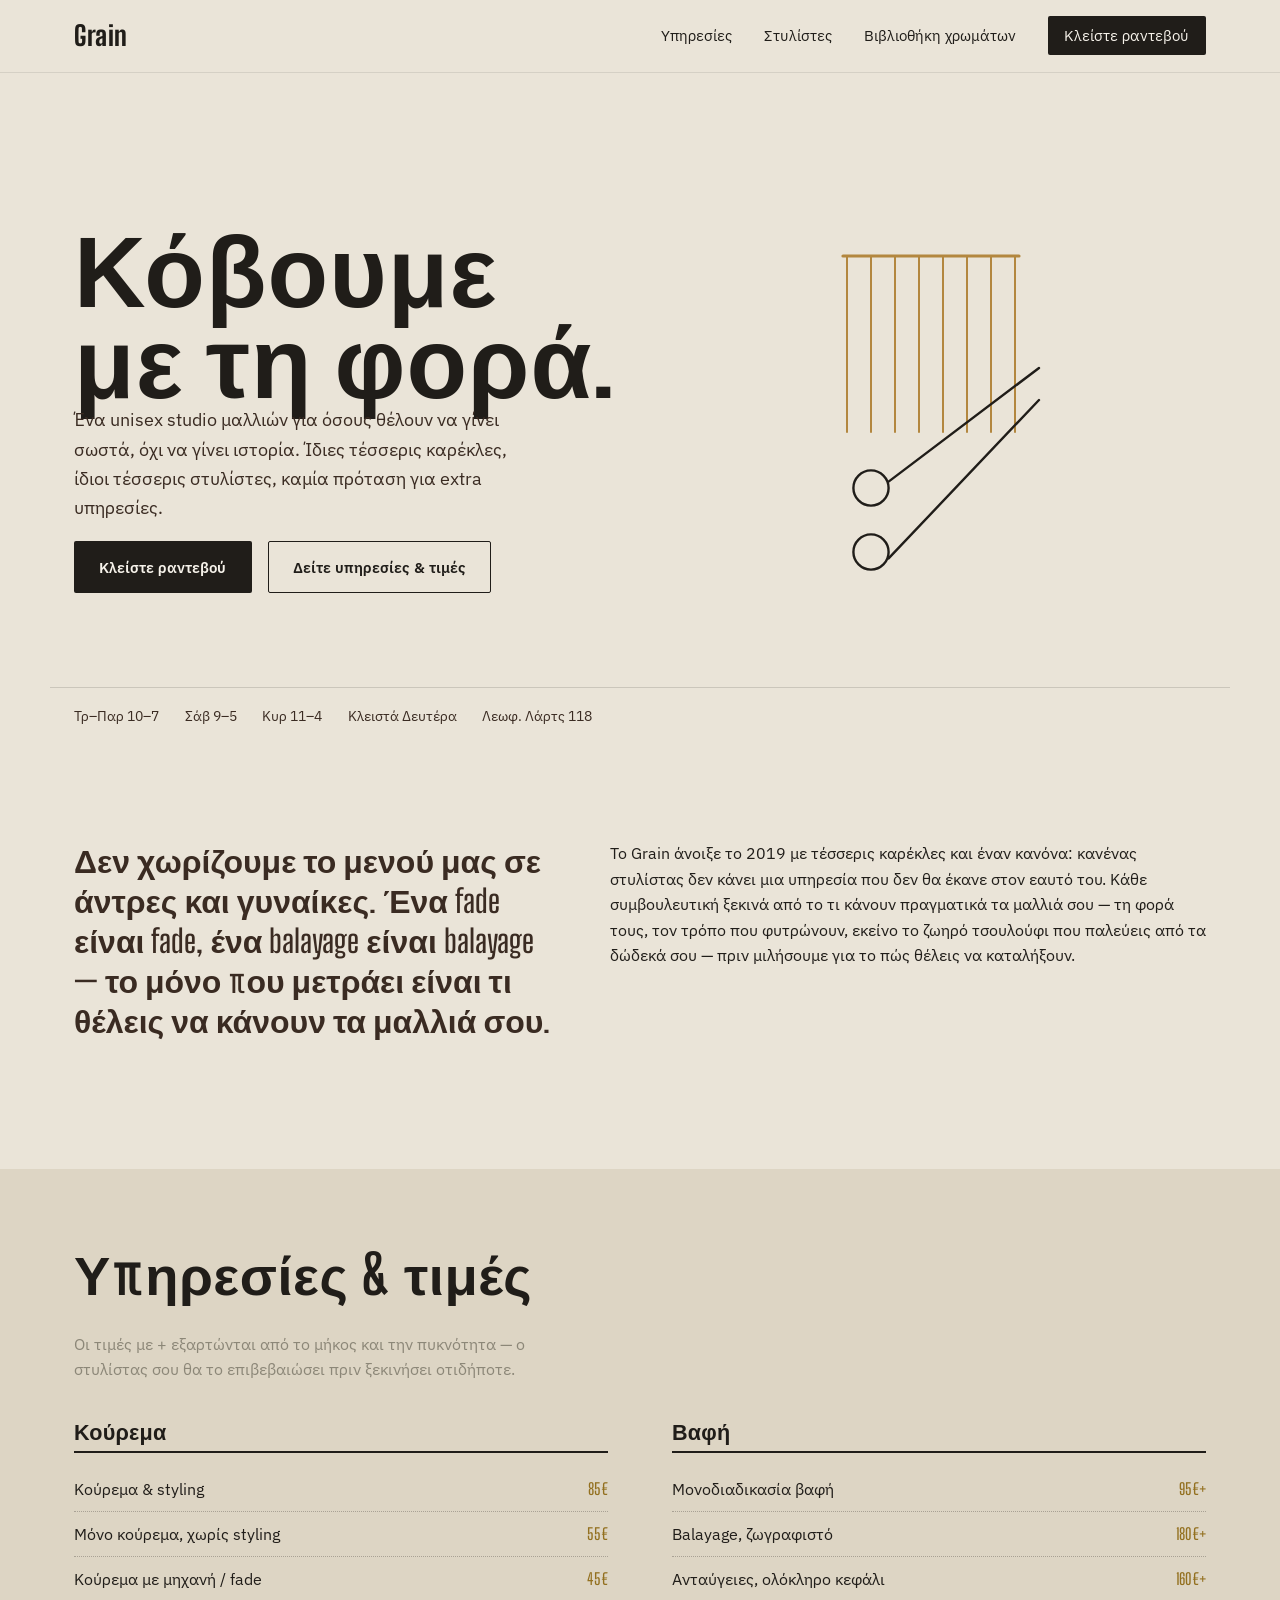
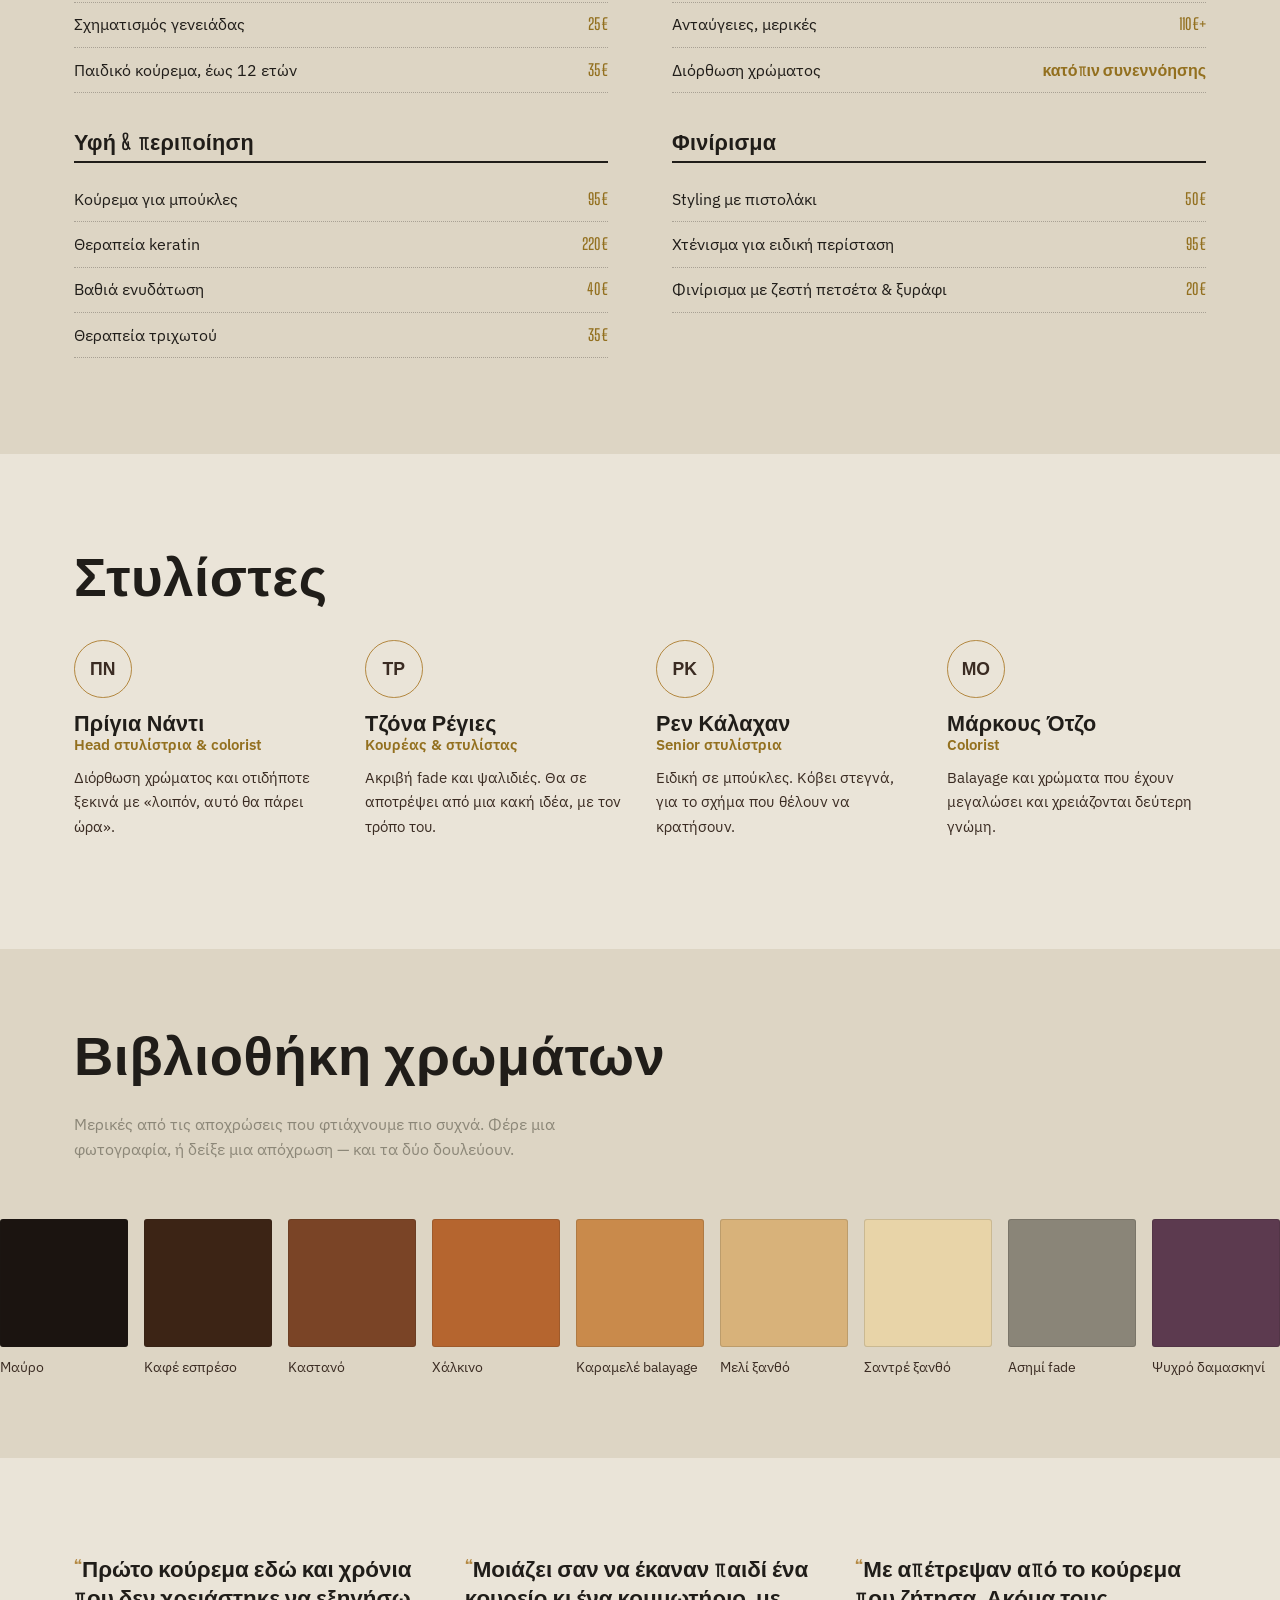
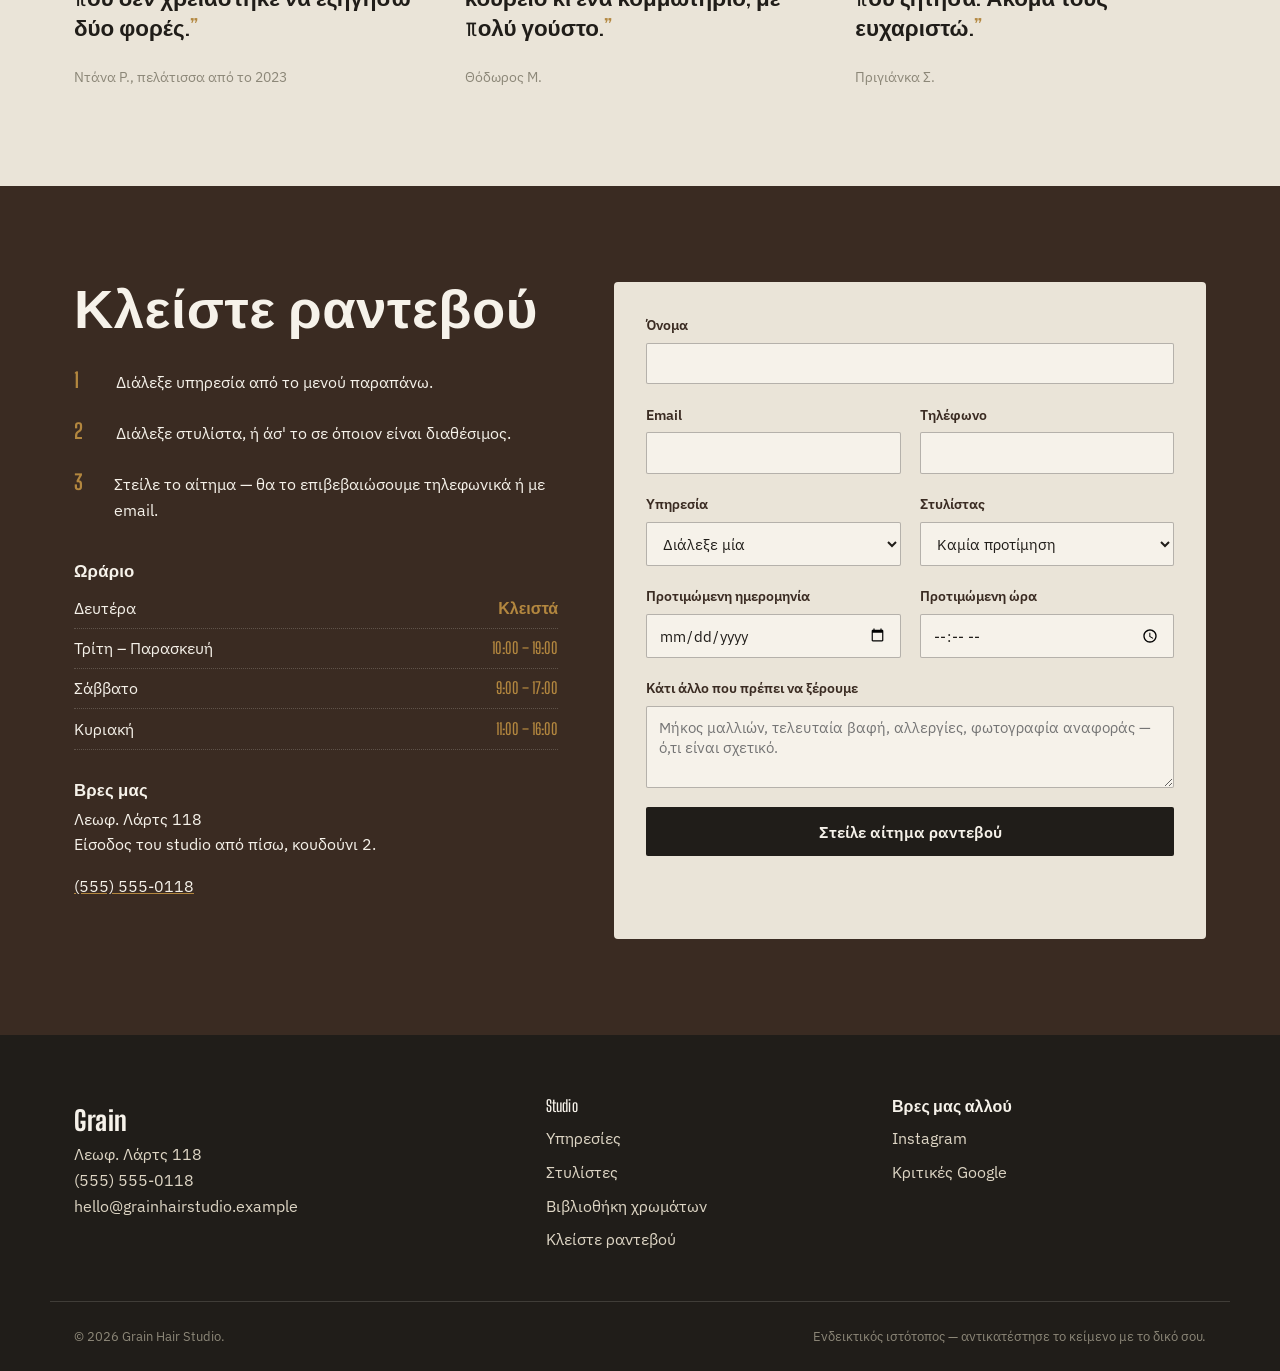
==== index.html @ 4f29ae59 "Add files via upload" ====
<!doctype html>
<html lang="el">
<head>
<meta charset="UTF-8">
<meta name="viewport" content="width=device-width, initial-scale=1.0">
<title>Grain Hair Studio — Κούρεμα, βαφή & περιποίηση για όλους</title>
<meta name="description" content="Το Grain είναι ένα unisex studio μαλλιών για κούρεμα, βαφή και θεραπείες. Κλείστε ραντεβού με τους στυλίστες μας.">
<link rel="icon" type="image/svg+xml" href="assets/favicon.svg">
<link rel="preconnect" href="https://fonts.googleapis.com">
<link rel="preconnect" href="https://fonts.gstatic.com" crossorigin>
<link href="https://fonts.googleapis.com/css2?family=Big+Shoulders+Display:wght@500;600;700;800&family=IBM+Plex+Sans:wght@400;500;600&display=swap" rel="stylesheet">
<link rel="stylesheet" href="styles.css">
</head>
<body>

<a class="skip-link" href="#main">Μετάβαση στο περιεχόμενο</a>

<header class="site-header">
  <div class="wrap header-inner">
    <a class="wordmark" href="#top">Grain</a>
    <nav class="main-nav" aria-label="Κύριο μενού">
      <button class="nav-toggle" id="navToggle" aria-expanded="false" aria-controls="navList">
        <span></span><span></span><span></span>
        <span class="sr-only">Μενού</span>
      </button>
      <ul id="navList" class="nav-list">
        <li><a href="#services">Υπηρεσίες</a></li>
        <li><a href="#stylists">Στυλίστες</a></li>
        <li><a href="#gallery">Βιβλιοθήκη χρωμάτων</a></li>
        <li><a href="#booking" class="nav-cta">Κλείστε ραντεβού</a></li>
      </ul>
    </nav>
  </div>
</header>

<main id="main">

  <section id="top" class="hero">
    <div class="wrap hero-grid">
      <div class="hero-copy">
        <h1>Κόβουμε<br>με τη φορά.</h1>
        <p class="hero-sub">Ένα unisex studio μαλλιών για όσους θέλουν να γίνει σωστά, όχι να γίνει ιστορία. Ίδιες τέσσερις καρέκλες, ίδιοι τέσσερις στυλίστες, καμία πρόταση για extra υπηρεσίες.</p>
        <div class="hero-actions">
          <a href="#booking" class="btn btn-primary">Κλείστε ραντεβού</a>
          <a href="#services" class="btn btn-ghost">Δείτε υπηρεσίες &amp; τιμές</a>
        </div>
      </div>
      <div class="hero-art" aria-hidden="true">
        <svg class="comb-scissor" viewBox="0 0 400 460" fill="none" xmlns="http://www.w3.org/2000/svg">
          <g class="draw-in" stroke="#B3873F" stroke-width="2.5" stroke-linecap="round">
            <line x1="60" y1="40" x2="60" y2="260"/>
            <line x1="90" y1="40" x2="90" y2="260"/>
            <line x1="120" y1="40" x2="120" y2="260"/>
            <line x1="150" y1="40" x2="150" y2="260"/>
            <line x1="180" y1="40" x2="180" y2="260"/>
            <line x1="210" y1="40" x2="210" y2="260"/>
            <line x1="240" y1="40" x2="240" y2="260"/>
            <line x1="270" y1="40" x2="270" y2="260"/>
            <line x1="55" y1="40" x2="275" y2="40" stroke-width="4"/>
          </g>
          <g class="draw-in draw-in-delay" stroke="#201D19" stroke-width="3" stroke-linecap="round" stroke-linejoin="round">
            <circle cx="90" cy="330" r="22"/>
            <circle cx="90" cy="410" r="22"/>
            <line x1="112" y1="322" x2="300" y2="180"/>
            <line x1="112" y1="418" x2="300" y2="220"/>
          </g>
        </svg>
      </div>
    </div>
    <div class="hero-strip wrap">
      <span>Τρ–Παρ 10–7</span>
      <span>Σάβ 9–5</span>
      <span>Κυρ 11–4</span>
      <span>Κλειστά Δευτέρα</span>
      <span>Λεωφ. Λάρτς 118</span>
    </div>
  </section>

  <section class="philosophy">
    <div class="wrap philosophy-grid">
      <p class="philosophy-lead">Δεν χωρίζουμε το μενού μας σε άντρες και γυναίκες. Ένα fade είναι fade, ένα balayage είναι balayage — το μόνο που μετράει είναι τι θέλεις να κάνουν τα μαλλιά σου.</p>
      <p class="philosophy-body">Το Grain άνοιξε το 2019 με τέσσερις καρέκλες και έναν κανόνα: κανένας στυλίστας δεν κάνει μια υπηρεσία που δεν θα έκανε στον εαυτό του. Κάθε συμβουλευτική ξεκινά από το τι κάνουν πραγματικά τα μαλλιά σου — τη φορά τους, τον τρόπο που φυτρώνουν, εκείνο το ζωηρό τσουλούφι που παλεύεις από τα δώδεκά σου — πριν μιλήσουμε για το πώς θέλεις να καταλήξουν.</p>
    </div>
  </section>

  <section id="services" class="services">
    <div class="wrap">
      <h2>Υπηρεσίες &amp; τιμές</h2>
      <p class="section-note">Οι τιμές με + εξαρτώνται από το μήκος και την πυκνότητα — ο στυλίστας σου θα το επιβεβαιώσει πριν ξεκινήσει οτιδήποτε.</p>

      <div class="menu-grid">
        <div class="menu-group">
          <h3>Κούρεμα</h3>
          <ul class="ledger">
            <li><span>Κούρεμα &amp; styling</span><span class="price">85€</span></li>
            <li><span>Μόνο κούρεμα, χωρίς styling</span><span class="price">55€</span></li>
            <li><span>Κούρεμα με μηχανή / fade</span><span class="price">45€</span></li>
            <li><span>Σχηματισμός γενειάδας</span><span class="price">25€</span></li>
            <li><span>Παιδικό κούρεμα, έως 12 ετών</span><span class="price">35€</span></li>
          </ul>
        </div>

        <div class="menu-group">
          <h3>Βαφή</h3>
          <ul class="ledger">
            <li><span>Μονοδιαδικασία βαφή</span><span class="price">95€+</span></li>
            <li><span>Balayage, ζωγραφιστό</span><span class="price">180€+</span></li>
            <li><span>Ανταύγειες, ολόκληρο κεφάλι</span><span class="price">160€+</span></li>
            <li><span>Ανταύγειες, μερικές</span><span class="price">110€+</span></li>
            <li><span>Διόρθωση χρώματος</span><span class="price">κατόπιν συνεννόησης</span></li>
          </ul>
        </div>

        <div class="menu-group">
          <h3>Υφή &amp; περιποίηση</h3>
          <ul class="ledger">
            <li><span>Κούρεμα για μπούκλες</span><span class="price">95€</span></li>
            <li><span>Θεραπεία keratin</span><span class="price">220€</span></li>
            <li><span>Βαθιά ενυδάτωση</span><span class="price">40€</span></li>
            <li><span>Θεραπεία τριχωτού</span><span class="price">35€</span></li>
          </ul>
        </div>

        <div class="menu-group">
          <h3>Φινίρισμα</h3>
          <ul class="ledger">
            <li><span>Styling με πιστολάκι</span><span class="price">50€</span></li>
            <li><span>Χτένισμα για ειδική περίσταση</span><span class="price">95€</span></li>
            <li><span>Φινίρισμα με ζεστή πετσέτα &amp; ξυράφι</span><span class="price">20€</span></li>
          </ul>
        </div>
      </div>
    </div>
  </section>

  <section id="stylists" class="stylists">
    <div class="wrap">
      <h2>Στυλίστες</h2>
      <div class="stylist-grid">
        <article class="stylist-card">
          <span class="stylist-mark" aria-hidden="true">ΠΝ</span>
          <h3>Πρίγια Νάντι</h3>
          <p class="stylist-role">Head στυλίστρια &amp; colorist</p>
          <p class="stylist-note">Διόρθωση χρώματος και οτιδήποτε ξεκινά με «λοιπόν, αυτό θα πάρει ώρα».</p>
        </article>
        <article class="stylist-card">
          <span class="stylist-mark" aria-hidden="true">ΤΡ</span>
          <h3>Τζόνα Ρέγιες</h3>
          <p class="stylist-role">Κουρέας &amp; στυλίστας</p>
          <p class="stylist-note">Ακριβή fade και ψαλιδιές. Θα σε αποτρέψει από μια κακή ιδέα, με τον τρόπο του.</p>
        </article>
        <article class="stylist-card">
          <span class="stylist-mark" aria-hidden="true">ΡΚ</span>
          <h3>Ρεν Κάλαχαν</h3>
          <p class="stylist-role">Senior στυλίστρια</p>
          <p class="stylist-note">Ειδική σε μπούκλες. Κόβει στεγνά, για το σχήμα που θέλουν να κρατήσουν.</p>
        </article>
        <article class="stylist-card">
          <span class="stylist-mark" aria-hidden="true">ΜΟ</span>
          <h3>Μάρκους Ότζο</h3>
          <p class="stylist-role">Colorist</p>
          <p class="stylist-note">Balayage και χρώματα που έχουν μεγαλώσει και χρειάζονται δεύτερη γνώμη.</p>
        </article>
      </div>
    </div>
  </section>

  <section id="gallery" class="color-library">
    <div class="wrap">
      <h2>Βιβλιοθήκη χρωμάτων</h2>
      <p class="section-note">Μερικές από τις αποχρώσεις που φτιάχνουμε πιο συχνά. Φέρε μια φωτογραφία, ή δείξε μια απόχρωση — και τα δύο δουλεύουν.</p>
    </div>
    <div class="swatch-strip" role="list">
      <div class="swatch" role="listitem" style="--chip:#1b1410;"><span>Μαύρο</span></div>
      <div class="swatch" role="listitem" style="--chip:#3c2415;"><span>Καφέ εσπρέσο</span></div>
      <div class="swatch" role="listitem" style="--chip:#7a4426;"><span>Καστανό</span></div>
      <div class="swatch" role="listitem" style="--chip:#b5652f;"><span>Χάλκινο</span></div>
      <div class="swatch" role="listitem" style="--chip:#c98a4b;"><span>Καραμελέ balayage</span></div>
      <div class="swatch" role="listitem" style="--chip:#d8b27a;"><span>Μελί ξανθό</span></div>
      <div class="swatch" role="listitem" style="--chip:#e8d4a8;"><span>Σαντρέ ξανθό</span></div>
      <div class="swatch" role="listitem" style="--chip:#8a8578;"><span>Ασημί fade</span></div>
      <div class="swatch" role="listitem" style="--chip:#5c3a4f;"><span>Ψυχρό δαμασκηνί</span></div>
    </div>
  </section>

  <section class="testimonials">
    <div class="wrap testimonial-grid">
      <blockquote>
        <p>Πρώτο κούρεμα εδώ και χρόνια που δεν χρειάστηκε να εξηγήσω δύο φορές.</p>
        <cite>Ντάνα Ρ., πελάτισσα από το 2023</cite>
      </blockquote>
      <blockquote>
        <p>Μοιάζει σαν να έκαναν παιδί ένα κουρείο κι ένα κομμωτήριο, με πολύ γούστο.</p>
        <cite>Θόδωρος Μ.</cite>
      </blockquote>
      <blockquote>
        <p>Με απέτρεψαν από το κούρεμα που ζήτησα. Ακόμα τους ευχαριστώ.</p>
        <cite>Πριγιάνκα Σ.</cite>
      </blockquote>
    </div>
  </section>

  <section id="booking" class="booking">
    <div class="wrap booking-grid">
      <div class="booking-info">
        <h2>Κλείστε ραντεβού</h2>
        <ol class="steps">
          <li><span class="step-num">1</span><span>Διάλεξε υπηρεσία από το μενού παραπάνω.</span></li>
          <li><span class="step-num">2</span><span>Διάλεξε στυλίστα, ή άσ' το σε όποιον είναι διαθέσιμος.</span></li>
          <li><span class="step-num">3</span><span>Στείλε το αίτημα — θα το επιβεβαιώσουμε τηλεφωνικά ή με email.</span></li>
        </ol>
        <div class="info-block">
          <h3>Ωράριο</h3>
          <ul class="ledger ledger-tight">
            <li><span>Δευτέρα</span><span class="price">Κλειστά</span></li>
            <li><span>Τρίτη – Παρασκευή</span><span class="price">10:00 – 19:00</span></li>
            <li><span>Σάββατο</span><span class="price">9:00 – 17:00</span></li>
            <li><span>Κυριακή</span><span class="price">11:00 – 16:00</span></li>
          </ul>
        </div>
        <div class="info-block">
          <h3>Βρες μας</h3>
          <p>Λεωφ. Λάρτς 118<br>Είσοδος του studio από πίσω, κουδούνι 2.</p>
          <p><a href="tel:+15555550118">(555) 555-0118</a></p>
        </div>
      </div>

      <form class="booking-form" id="bookingForm" novalidate>
        <div class="form-row">
          <label for="name">Όνομα</label>
          <input type="text" id="name" name="name" required autocomplete="name">
        </div>
        <div class="form-row form-row-split">
          <div>
            <label for="email">Email</label>
            <input type="email" id="email" name="email" required autocomplete="email">
          </div>
          <div>
            <label for="phone">Τηλέφωνο</label>
            <input type="tel" id="phone" name="phone" autocomplete="tel">
          </div>
        </div>
        <div class="form-row form-row-split">
          <div>
            <label for="service">Υπηρεσία</label>
            <select id="service" name="service" required>
              <option value="" disabled selected>Διάλεξε μία</option>
              <optgroup label="Κούρεμα">
                <option>Κούρεμα &amp; styling</option>
                <option>Μόνο κούρεμα</option>
                <option>Κούρεμα με μηχανή / fade</option>
                <option>Σχηματισμός γενειάδας</option>
              </optgroup>
              <optgroup label="Βαφή">
                <option>Μονοδιαδικασία βαφή</option>
                <option>Balayage</option>
                <option>Ανταύγειες</option>
                <option>Διόρθωση χρώματος</option>
              </optgroup>
              <optgroup label="Υφή &amp; περιποίηση">
                <option>Κούρεμα για μπούκλες</option>
                <option>Θεραπεία keratin</option>
                <option>Βαθιά ενυδάτωση</option>
              </optgroup>
            </select>
          </div>
          <div>
            <label for="stylist">Στυλίστας</label>
            <select id="stylist" name="stylist">
              <option value="">Καμία προτίμηση</option>
              <option>Πρίγια Νάντι</option>
              <option>Τζόνα Ρέγιες</option>
              <option>Ρεν Κάλαχαν</option>
              <option>Μάρκους Ότζο</option>
            </select>
          </div>
        </div>
        <div class="form-row form-row-split">
          <div>
            <label for="date">Προτιμώμενη ημερομηνία</label>
            <input type="date" id="date" name="date">
          </div>
          <div>
            <label for="time">Προτιμώμενη ώρα</label>
            <input type="time" id="time" name="time">
          </div>
        </div>
        <div class="form-row">
          <label for="notes">Κάτι άλλο που πρέπει να ξέρουμε</label>
          <textarea id="notes" name="notes" rows="3" placeholder="Μήκος μαλλιών, τελευταία βαφή, αλλεργίες, φωτογραφία αναφοράς — ό,τι είναι σχετικό."></textarea>
        </div>
        <button type="submit" class="btn btn-primary btn-block">Στείλε αίτημα ραντεβού</button>
        <p class="form-status" id="formStatus" role="status" aria-live="polite"></p>
      </form>
    </div>
  </section>

</main>

<footer class="site-footer">
  <div class="wrap footer-grid">
    <div>
      <a class="wordmark wordmark-light" href="#top">Grain</a>
      <p>Λεωφ. Λάρτς 118<br>(555) 555-0118<br>hello@grainhairstudio.example</p>
    </div>
    <div>
      <h3>Studio</h3>
      <ul class="footer-links">
        <li><a href="#services">Υπηρεσίες</a></li>
        <li><a href="#stylists">Στυλίστες</a></li>
        <li><a href="#gallery">Βιβλιοθήκη χρωμάτων</a></li>
        <li><a href="#booking">Κλείστε ραντεβού</a></li>
      </ul>
    </div>
    <div>
      <h3>Βρες μας αλλού</h3>
      <ul class="footer-links">
        <li><a href="#">Instagram</a></li>
        <li><a href="#">Κριτικές Google</a></li>
      </ul>
    </div>
  </div>
  <div class="wrap footer-bottom">
    <span>&copy; 2026 Grain Hair Studio.</span>
    <span>Ενδεικτικός ιστότοπος — αντικατέστησε το κείμενο με το δικό σου.</span>
  </div>
</footer>

<script src="script.js"></script>
</body>
</html>
---- styles.css ----
/* ---------- tokens ---------- */
:root {
  --plaster: #eae4d8;
  --plaster-dim: #ddd5c4;
  --ink: #201d19;
  --walnut: #3a2b22;
  --walnut-light: #4d392c;
  --steel: #8c8778;
  --brass: #b3873f;
  --brass-dark: #93701f;
  --cream: #f6f2ea;

  --font-display: "Big Shoulders Display", sans-serif;
  --font-body: "IBM Plex Sans", sans-serif;

  --measure: 62ch;
  --edge: 1.5rem;
}

* { box-sizing: border-box; }
html { scroll-behavior: smooth; }
@media (prefers-reduced-motion: reduce) {
  html { scroll-behavior: auto; }
  * { animation-duration: 0.001ms !important; animation-iteration-count: 1 !important; transition-duration: 0.001ms !important; }
}

body {
  margin: 0;
  background: var(--plaster);
  color: var(--ink);
  font-family: var(--font-body);
  font-size: 1rem;
  line-height: 1.6;
  -webkit-font-smoothing: antialiased;
}

h1, h2, h3 {
  font-family: var(--font-display);
  font-weight: 700;
  line-height: 0.92;
  letter-spacing: 0.01em;
  margin: 0;
  color: var(--ink);
}

h2 { font-size: clamp(2.2rem, 5vw, 3.4rem); margin-bottom: 0.6em; }
h3 { font-size: 1.35rem; font-weight: 600; }

p { margin: 0 0 1em; }
a { color: inherit; }

.wrap {
  max-width: 1180px;
  margin: 0 auto;
  padding: 0 var(--edge);
}

.sr-only {
  position: absolute; width: 1px; height: 1px;
  overflow: hidden; clip: rect(0 0 0 0); white-space: nowrap;
}

.skip-link {
  position: absolute; left: -999px; top: 0;
  background: var(--ink); color: var(--cream);
  padding: 0.75em 1.25em; z-index: 200;
}
.skip-link:focus {
  left: var(--edge); top: var(--edge);
}

:focus-visible {
  outline: 2px solid var(--brass);
  outline-offset: 3px;
}

/* ---------- header ---------- */
.site-header {
  position: sticky; top: 0; z-index: 100;
  background: rgba(234, 228, 216, 0.92);
  backdrop-filter: blur(6px);
  border-bottom: 1px solid rgba(32,29,25,0.1);
}
.header-inner {
  display: flex; align-items: center; justify-content: space-between;
  height: 4.5rem;
}
.wordmark {
  font-family: var(--font-display);
  font-weight: 800;
  font-size: 1.7rem;
  text-decoration: none;
  letter-spacing: 0.02em;
}
.main-nav { display: flex; align-items: center; }
.nav-list {
  display: flex; align-items: center; gap: 2rem;
  list-style: none; margin: 0; padding: 0;
}
.nav-list a {
  text-decoration: none;
  font-size: 0.95rem;
  padding-bottom: 3px;
  border-bottom: 1px solid transparent;
  transition: border-color 0.15s ease, color 0.15s ease;
}
.nav-list a:hover { border-color: var(--brass); }
.nav-cta {
  background: var(--ink); color: var(--cream);
  padding: 0.6em 1.1em !important;
  border-radius: 2px;
}
.nav-cta:hover { background: var(--walnut); border-color: transparent !important; }

.nav-toggle {
  display: none; flex-direction: column; justify-content: center; gap: 5px;
  width: 2.4rem; height: 2.4rem; background: none; border: none; cursor: pointer;
}
.nav-toggle span { display: block; height: 2px; width: 100%; background: var(--ink); }

/* ---------- hero ---------- */
.hero { padding-top: 3.5rem; overflow: hidden; }
.hero-grid {
  display: grid;
  grid-template-columns: 1.1fr 0.9fr;
  gap: 2rem;
  align-items: center;
  min-height: 62vh;
}
.hero-copy h1 {
  font-size: clamp(3.2rem, 8vw, 6.2rem);
  animation: rise 0.7s cubic-bezier(0.2,0.7,0.2,1) both;
}
.hero-sub {
  max-width: 42ch;
  font-size: 1.15rem;
  color: var(--walnut);
  animation: rise 0.7s 0.12s cubic-bezier(0.2,0.7,0.2,1) both;
}
.hero-actions {
  display: flex; gap: 1rem; flex-wrap: wrap;
  animation: rise 0.7s 0.22s cubic-bezier(0.2,0.7,0.2,1) both;
}
@keyframes rise {
  from { opacity: 0; transform: translateY(14px); }
  to { opacity: 1; transform: translateY(0); }
}

.hero-art { display: flex; justify-content: center; }
.comb-scissor { width: 100%; max-width: 320px; height: auto; }
.draw-in {
  stroke-dasharray: 900;
  stroke-dashoffset: 900;
  animation: draw 1.4s 0.3s ease-out forwards;
}
.draw-in-delay { animation-delay: 0.9s; }
@keyframes draw { to { stroke-dashoffset: 0; } }

.hero-strip {
  display: flex; flex-wrap: wrap; gap: 0.5rem 1.6rem;
  padding: 1.1rem var(--edge);
  border-top: 1px solid rgba(32,29,25,0.15);
  font-size: 0.85rem; color: var(--walnut);
}

/* ---------- buttons ---------- */
.btn {
  display: inline-block;
  text-decoration: none;
  font-family: var(--font-body);
  font-weight: 600;
  font-size: 0.95rem;
  padding: 0.85em 1.6em;
  border-radius: 2px;
  border: 1px solid transparent;
  transition: background 0.15s ease, color 0.15s ease, border-color 0.15s ease;
  cursor: pointer;
}
.btn-primary { background: var(--ink); color: var(--cream); }
.btn-primary:hover { background: var(--brass-dark); }
.btn-ghost { border-color: var(--ink); color: var(--ink); }
.btn-ghost:hover { background: var(--ink); color: var(--cream); }
.btn-block { width: 100%; text-align: center; font-size: 1rem; }

/* ---------- philosophy ---------- */
.philosophy { padding: 6rem 0; }
.philosophy-grid {
  display: grid;
  grid-template-columns: 0.9fr 1.1fr;
  gap: 3rem;
}
.philosophy-lead {
  font-family: var(--font-display);
  font-weight: 600;
  font-size: clamp(1.5rem, 3vw, 2rem);
  line-height: 1.25;
  color: var(--walnut);
}
.philosophy-body { max-width: var(--measure); }

/* ---------- services ---------- */
.services { padding: 5rem 0 6rem; background: var(--plaster-dim); }
.section-note { color: var(--steel); max-width: 52ch; }

.menu-grid {
  display: grid;
  grid-template-columns: 1fr 1fr;
  gap: 2.5rem 4rem;
  margin-top: 2.5rem;
}
.menu-group h3 {
  border-bottom: 2px solid var(--ink);
  padding-bottom: 0.5rem;
  margin-bottom: 0.9rem;
}
.ledger { list-style: none; margin: 0; padding: 0; }
.ledger li {
  display: flex;
  align-items: baseline;
  gap: 0.5rem;
  padding: 0.55rem 0;
  border-bottom: 1px dotted rgba(32,29,25,0.28);
}
.ledger li span:first-child {
  flex: 1;
  background-image: none;
}
.ledger li span:first-child::after {
  content: "";
}
.price {
  font-family: var(--font-display);
  font-weight: 600;
  color: var(--brass-dark);
  white-space: nowrap;
}
.ledger-tight li { padding: 0.4rem 0; }

/* ---------- stylists ---------- */
.stylists { padding: 6rem 0; }
.stylist-grid {
  display: grid;
  grid-template-columns: repeat(4, 1fr);
  gap: 2rem;
  margin-top: 2.5rem;
}
.stylist-card { text-align: left; }
.stylist-mark {
  display: inline-flex; align-items: center; justify-content: center;
  width: 3.6rem; height: 3.6rem;
  border: 1.5px solid var(--brass);
  border-radius: 50%;
  font-family: var(--font-display);
  font-weight: 700;
  font-size: 1.1rem;
  color: var(--walnut);
  margin-bottom: 1rem;
}
.stylist-role { color: var(--brass-dark); font-weight: 600; margin-bottom: 0.5rem; font-size: 0.92rem; }
.stylist-note { color: var(--walnut); font-size: 0.95rem; }

/* ---------- color library ---------- */
.color-library { padding: 5rem 0 4rem; background: var(--plaster-dim); }
.swatch-strip {
  display: flex; gap: 1rem;
  overflow-x: auto;
  padding: 2.5rem var(--edge) 1rem;
  scroll-snap-type: x proximity;
}
.swatch {
  scroll-snap-align: start;
  flex: 0 0 auto;
  width: 128px;
}
.swatch::before {
  content: "";
  display: block;
  width: 100%;
  height: 128px;
  border-radius: 3px;
  background: var(--chip);
  box-shadow: inset 0 0 0 1px rgba(32,29,25,0.15);
}
.swatch span {
  display: block;
  margin-top: 0.6rem;
  font-size: 0.85rem;
  color: var(--walnut);
}

/* ---------- testimonials ---------- */
.testimonials { padding: 6rem 0; }
.testimonial-grid {
  display: grid;
  grid-template-columns: repeat(3, 1fr);
  gap: 2.5rem;
}
blockquote { margin: 0; }
blockquote p {
  font-family: var(--font-display);
  font-weight: 600;
  font-size: 1.4rem;
  line-height: 1.3;
  color: var(--ink);
}
blockquote p::before { content: "\201C"; color: var(--brass); }
blockquote p::after { content: "\201D"; color: var(--brass); }
cite { font-style: normal; color: var(--steel); font-size: 0.9rem; }

/* ---------- booking ---------- */
.booking { background: var(--walnut); color: var(--cream); padding: 6rem 0; }
.booking h2, .booking h3 { color: var(--cream); }
.booking-grid {
  display: grid;
  grid-template-columns: 0.9fr 1.1fr;
  gap: 3.5rem;
}
.steps { list-style: none; margin: 0 0 2.5rem; padding: 0; display: grid; gap: 1.1rem; }
.steps li { display: flex; gap: 1rem; align-items: baseline; }
.step-num {
  font-family: var(--font-display);
  font-weight: 700;
  color: var(--brass);
  font-size: 1.3rem;
  width: 1.6rem;
}
.info-block { margin-top: 2rem; }
.info-block h3 { font-size: 1.05rem; margin-bottom: 0.6rem; }
.booking .ledger li { border-bottom-color: rgba(246,242,234,0.2); }
.booking .price { color: var(--brass); }
.booking a { text-decoration: underline; text-decoration-color: var(--brass); }

.booking-form {
  background: var(--plaster);
  color: var(--ink);
  padding: 2rem;
  border-radius: 4px;
  display: grid;
  gap: 1.2rem;
}
.form-row { display: grid; gap: 0.4rem; }
.form-row-split { grid-template-columns: 1fr 1fr; display: grid; gap: 1.2rem; }
.form-row-split > div { display: grid; gap: 0.4rem; }
label { font-size: 0.88rem; font-weight: 600; color: var(--walnut); }
input, select, textarea {
  font-family: var(--font-body);
  font-size: 0.95rem;
  padding: 0.65em 0.8em;
  border: 1px solid rgba(32,29,25,0.3);
  border-radius: 2px;
  background: var(--cream);
  color: var(--ink);
}
input:focus, select:focus, textarea:focus { border-color: var(--brass); }
textarea { resize: vertical; }
.form-status { min-height: 1.2em; font-size: 0.9rem; color: var(--brass-dark); font-weight: 600; }

/* ---------- footer ---------- */
.site-footer { background: var(--ink); color: var(--plaster-dim); padding: 4rem 0 1.5rem; }
.wordmark-light { color: var(--cream); }
.footer-grid {
  display: grid;
  grid-template-columns: 1.4fr 1fr 1fr;
  gap: 2rem;
  padding-bottom: 3rem;
}
.footer-grid h3 { color: var(--cream); font-size: 1rem; margin-bottom: 0.8rem; }
.footer-links { list-style: none; margin: 0; padding: 0; display: grid; gap: 0.5rem; }
.footer-links a { text-decoration: none; color: var(--plaster-dim); }
.footer-links a:hover { color: var(--brass); }
.footer-bottom {
  display: flex; justify-content: space-between; flex-wrap: wrap; gap: 0.5rem;
  border-top: 1px solid rgba(246,242,234,0.15);
  padding-top: 1.5rem;
  font-size: 0.82rem;
  color: var(--steel);
}

/* ---------- responsive ---------- */
@media (max-width: 900px) {
  .hero-grid { grid-template-columns: 1fr; min-height: auto; padding-top: 1rem; }
  .hero-art { order: -1; max-width: 220px; margin: 0 auto; }
  .philosophy-grid, .booking-grid { grid-template-columns: 1fr; }
  .menu-grid { grid-template-columns: 1fr; }
  .stylist-grid { grid-template-columns: repeat(2, 1fr); }
  .testimonial-grid { grid-template-columns: 1fr; }
  .footer-grid { grid-template-columns: 1fr 1fr; }
}

@media (max-width: 640px) {
  .nav-toggle { display: flex; }
  .nav-list {
    position: absolute; top: 4.5rem; left: 0; right: 0;
    background: var(--plaster);
    flex-direction: column; align-items: flex-start;
    gap: 0; padding: 0.5rem var(--edge) 1.5rem;
    border-bottom: 1px solid rgba(32,29,25,0.1);
    display: none;
  }
  .nav-list.open { display: flex; }
  .nav-list li { width: 100%; padding: 0.6rem 0; }
  .nav-cta { display: inline-block; margin-top: 0.5rem; }
  .stylist-grid { grid-template-columns: 1fr 1fr; }
  .form-row-split { grid-template-columns: 1fr; }
  .footer-grid { grid-template-columns: 1fr; }
}
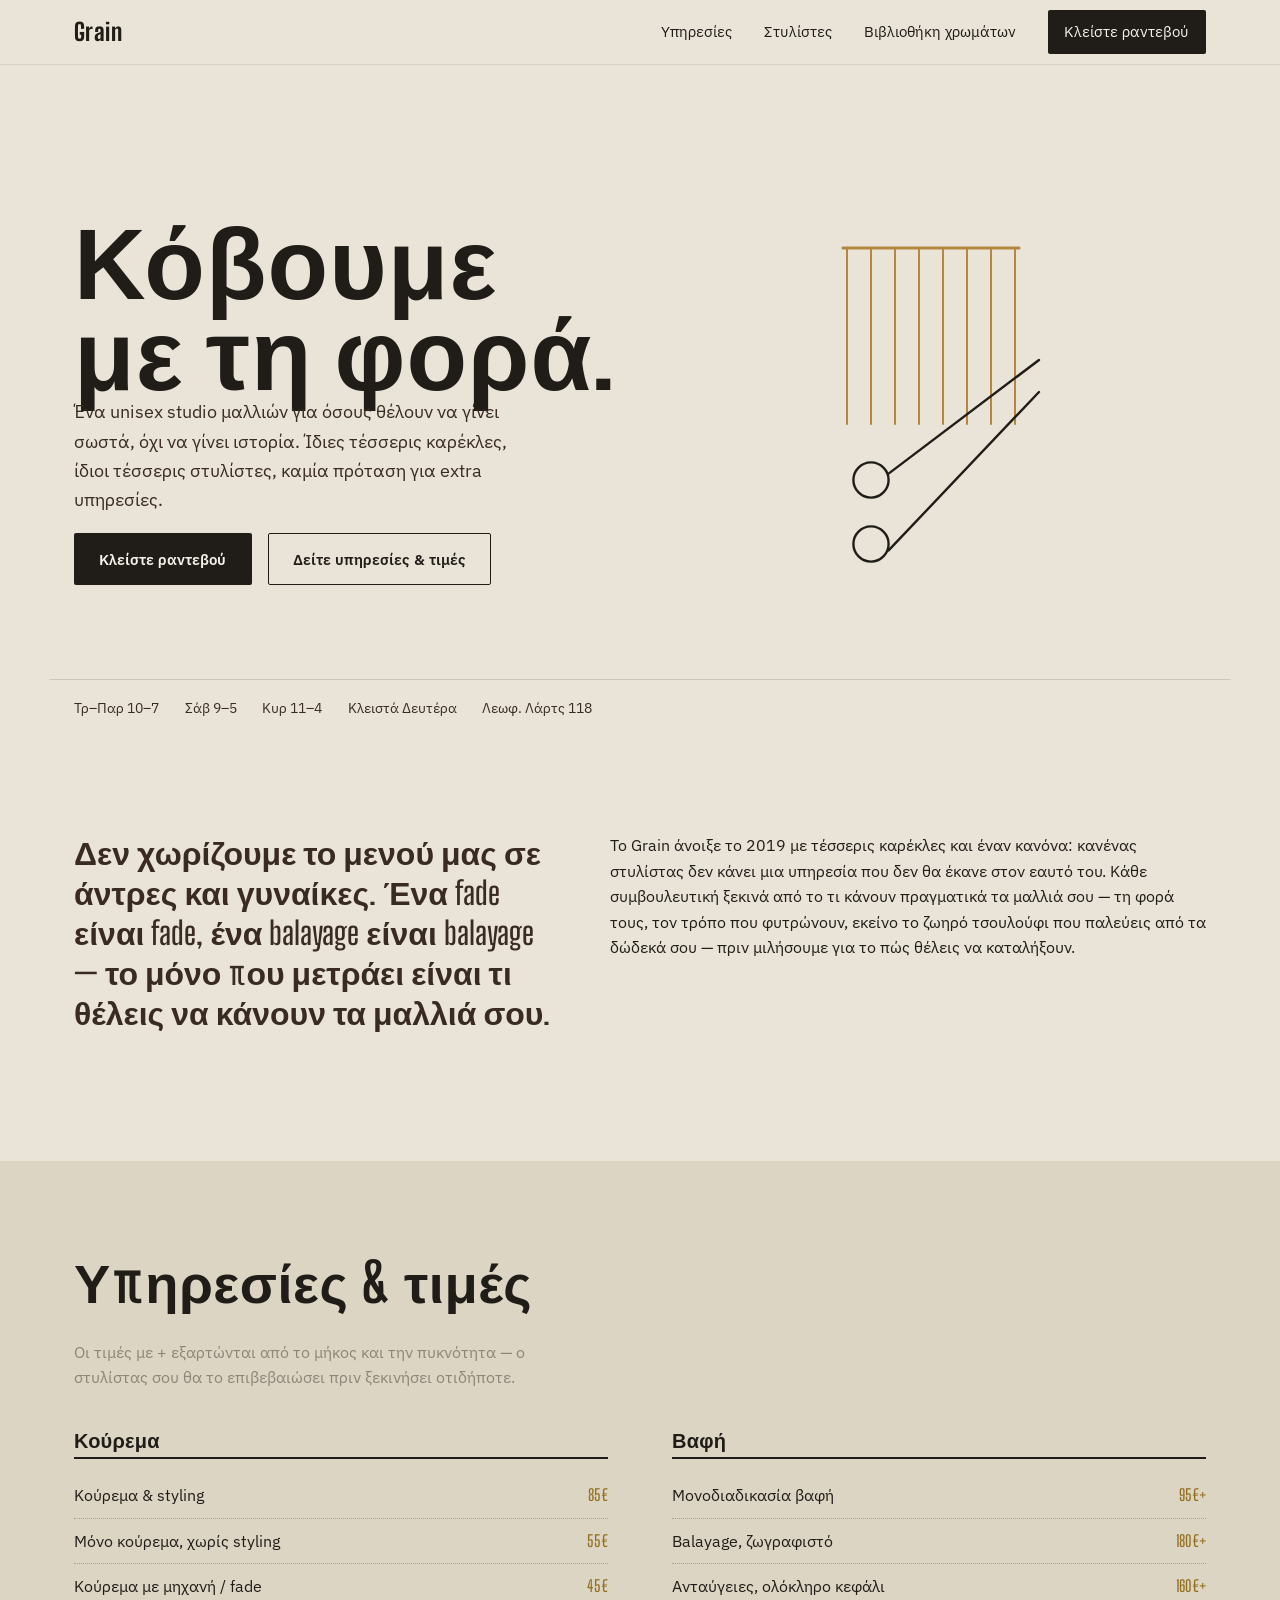
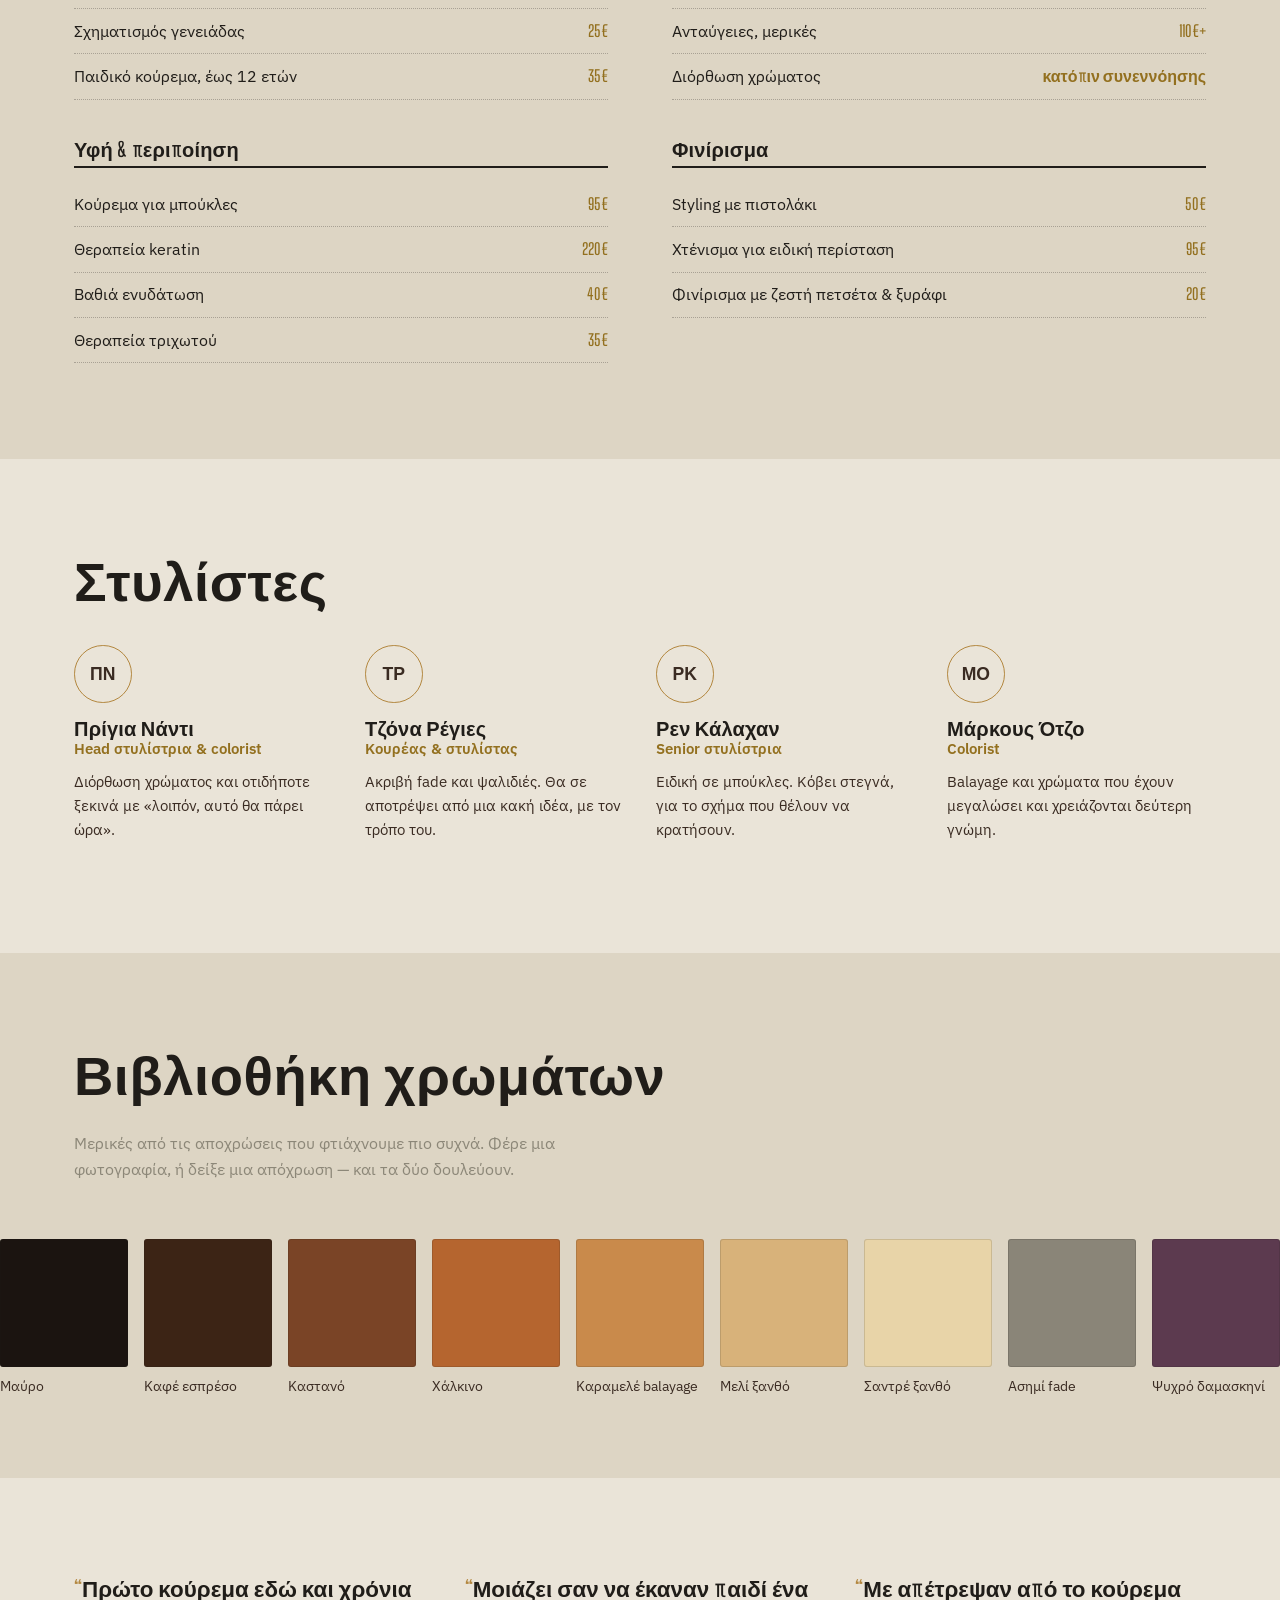
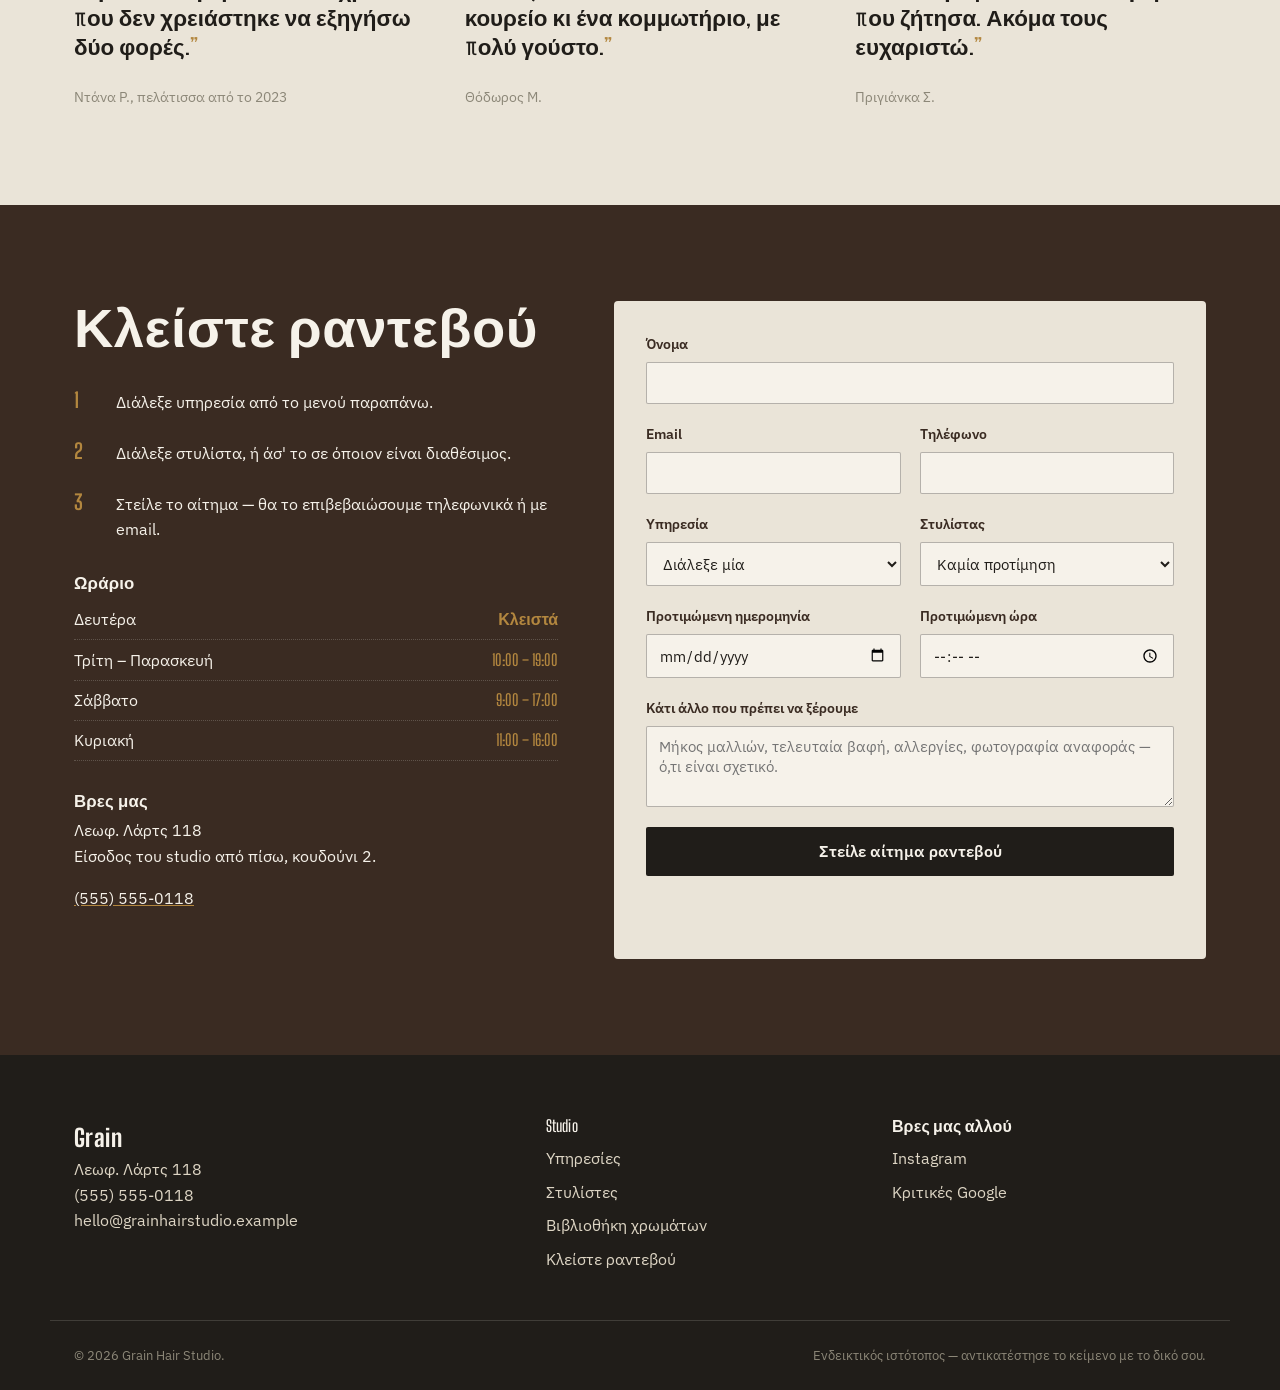
==== commit 03574239: "Add Grain hair studio site: Greek copy, mobile-first responsive CSS Unisex hair studio landing page " ====
--- a/index.html
+++ b/index.html
@@ -1,331 +1,331 @@
-<!doctype html>
-<html lang="el">
-<head>
-<meta charset="UTF-8">
-<meta name="viewport" content="width=device-width, initial-scale=1.0">
-<title>Grain Hair Studio — Κούρεμα, βαφή & περιποίηση για όλους</title>
-<meta name="description" content="Το Grain είναι ένα unisex studio μαλλιών για κούρεμα, βαφή και θεραπείες. Κλείστε ραντεβού με τους στυλίστες μας.">
-<link rel="icon" type="image/svg+xml" href="assets/favicon.svg">
-<link rel="preconnect" href="https://fonts.googleapis.com">
-<link rel="preconnect" href="https://fonts.gstatic.com" crossorigin>
-<link href="https://fonts.googleapis.com/css2?family=Big+Shoulders+Display:wght@500;600;700;800&family=IBM+Plex+Sans:wght@400;500;600&display=swap" rel="stylesheet">
-<link rel="stylesheet" href="styles.css">
-</head>
-<body>
-
-<a class="skip-link" href="#main">Μετάβαση στο περιεχόμενο</a>
-
-<header class="site-header">
-  <div class="wrap header-inner">
-    <a class="wordmark" href="#top">Grain</a>
-    <nav class="main-nav" aria-label="Κύριο μενού">
-      <button class="nav-toggle" id="navToggle" aria-expanded="false" aria-controls="navList">
-        <span></span><span></span><span></span>
-        <span class="sr-only">Μενού</span>
-      </button>
-      <ul id="navList" class="nav-list">
-        <li><a href="#services">Υπηρεσίες</a></li>
-        <li><a href="#stylists">Στυλίστες</a></li>
-        <li><a href="#gallery">Βιβλιοθήκη χρωμάτων</a></li>
-        <li><a href="#booking" class="nav-cta">Κλείστε ραντεβού</a></li>
-      </ul>
-    </nav>
-  </div>
-</header>
-
-<main id="main">
-
-  <section id="top" class="hero">
-    <div class="wrap hero-grid">
-      <div class="hero-copy">
-        <h1>Κόβουμε<br>με τη φορά.</h1>
-        <p class="hero-sub">Ένα unisex studio μαλλιών για όσους θέλουν να γίνει σωστά, όχι να γίνει ιστορία. Ίδιες τέσσερις καρέκλες, ίδιοι τέσσερις στυλίστες, καμία πρόταση για extra υπηρεσίες.</p>
-        <div class="hero-actions">
-          <a href="#booking" class="btn btn-primary">Κλείστε ραντεβού</a>
-          <a href="#services" class="btn btn-ghost">Δείτε υπηρεσίες &amp; τιμές</a>
-        </div>
-      </div>
-      <div class="hero-art" aria-hidden="true">
-        <svg class="comb-scissor" viewBox="0 0 400 460" fill="none" xmlns="http://www.w3.org/2000/svg">
-          <g class="draw-in" stroke="#B3873F" stroke-width="2.5" stroke-linecap="round">
-            <line x1="60" y1="40" x2="60" y2="260"/>
-            <line x1="90" y1="40" x2="90" y2="260"/>
-            <line x1="120" y1="40" x2="120" y2="260"/>
-            <line x1="150" y1="40" x2="150" y2="260"/>
-            <line x1="180" y1="40" x2="180" y2="260"/>
-            <line x1="210" y1="40" x2="210" y2="260"/>
-            <line x1="240" y1="40" x2="240" y2="260"/>
-            <line x1="270" y1="40" x2="270" y2="260"/>
-            <line x1="55" y1="40" x2="275" y2="40" stroke-width="4"/>
-          </g>
-          <g class="draw-in draw-in-delay" stroke="#201D19" stroke-width="3" stroke-linecap="round" stroke-linejoin="round">
-            <circle cx="90" cy="330" r="22"/>
-            <circle cx="90" cy="410" r="22"/>
-            <line x1="112" y1="322" x2="300" y2="180"/>
-            <line x1="112" y1="418" x2="300" y2="220"/>
-          </g>
-        </svg>
-      </div>
-    </div>
-    <div class="hero-strip wrap">
-      <span>Τρ–Παρ 10–7</span>
-      <span>Σάβ 9–5</span>
-      <span>Κυρ 11–4</span>
-      <span>Κλειστά Δευτέρα</span>
-      <span>Λεωφ. Λάρτς 118</span>
-    </div>
-  </section>
-
-  <section class="philosophy">
-    <div class="wrap philosophy-grid">
-      <p class="philosophy-lead">Δεν χωρίζουμε το μενού μας σε άντρες και γυναίκες. Ένα fade είναι fade, ένα balayage είναι balayage — το μόνο που μετράει είναι τι θέλεις να κάνουν τα μαλλιά σου.</p>
-      <p class="philosophy-body">Το Grain άνοιξε το 2019 με τέσσερις καρέκλες και έναν κανόνα: κανένας στυλίστας δεν κάνει μια υπηρεσία που δεν θα έκανε στον εαυτό του. Κάθε συμβουλευτική ξεκινά από το τι κάνουν πραγματικά τα μαλλιά σου — τη φορά τους, τον τρόπο που φυτρώνουν, εκείνο το ζωηρό τσουλούφι που παλεύεις από τα δώδεκά σου — πριν μιλήσουμε για το πώς θέλεις να καταλήξουν.</p>
-    </div>
-  </section>
-
-  <section id="services" class="services">
-    <div class="wrap">
-      <h2>Υπηρεσίες &amp; τιμές</h2>
-      <p class="section-note">Οι τιμές με + εξαρτώνται από το μήκος και την πυκνότητα — ο στυλίστας σου θα το επιβεβαιώσει πριν ξεκινήσει οτιδήποτε.</p>
-
-      <div class="menu-grid">
-        <div class="menu-group">
-          <h3>Κούρεμα</h3>
-          <ul class="ledger">
-            <li><span>Κούρεμα &amp; styling</span><span class="price">85€</span></li>
-            <li><span>Μόνο κούρεμα, χωρίς styling</span><span class="price">55€</span></li>
-            <li><span>Κούρεμα με μηχανή / fade</span><span class="price">45€</span></li>
-            <li><span>Σχηματισμός γενειάδας</span><span class="price">25€</span></li>
-            <li><span>Παιδικό κούρεμα, έως 12 ετών</span><span class="price">35€</span></li>
-          </ul>
-        </div>
-
-        <div class="menu-group">
-          <h3>Βαφή</h3>
-          <ul class="ledger">
-            <li><span>Μονοδιαδικασία βαφή</span><span class="price">95€+</span></li>
-            <li><span>Balayage, ζωγραφιστό</span><span class="price">180€+</span></li>
-            <li><span>Ανταύγειες, ολόκληρο κεφάλι</span><span class="price">160€+</span></li>
-            <li><span>Ανταύγειες, μερικές</span><span class="price">110€+</span></li>
-            <li><span>Διόρθωση χρώματος</span><span class="price">κατόπιν συνεννόησης</span></li>
-          </ul>
-        </div>
-
-        <div class="menu-group">
-          <h3>Υφή &amp; περιποίηση</h3>
-          <ul class="ledger">
-            <li><span>Κούρεμα για μπούκλες</span><span class="price">95€</span></li>
-            <li><span>Θεραπεία keratin</span><span class="price">220€</span></li>
-            <li><span>Βαθιά ενυδάτωση</span><span class="price">40€</span></li>
-            <li><span>Θεραπεία τριχωτού</span><span class="price">35€</span></li>
-          </ul>
-        </div>
-
-        <div class="menu-group">
-          <h3>Φινίρισμα</h3>
-          <ul class="ledger">
-            <li><span>Styling με πιστολάκι</span><span class="price">50€</span></li>
-            <li><span>Χτένισμα για ειδική περίσταση</span><span class="price">95€</span></li>
-            <li><span>Φινίρισμα με ζεστή πετσέτα &amp; ξυράφι</span><span class="price">20€</span></li>
-          </ul>
-        </div>
-      </div>
-    </div>
-  </section>
-
-  <section id="stylists" class="stylists">
-    <div class="wrap">
-      <h2>Στυλίστες</h2>
-      <div class="stylist-grid">
-        <article class="stylist-card">
-          <span class="stylist-mark" aria-hidden="true">ΠΝ</span>
-          <h3>Πρίγια Νάντι</h3>
-          <p class="stylist-role">Head στυλίστρια &amp; colorist</p>
-          <p class="stylist-note">Διόρθωση χρώματος και οτιδήποτε ξεκινά με «λοιπόν, αυτό θα πάρει ώρα».</p>
-        </article>
-        <article class="stylist-card">
-          <span class="stylist-mark" aria-hidden="true">ΤΡ</span>
-          <h3>Τζόνα Ρέγιες</h3>
-          <p class="stylist-role">Κουρέας &amp; στυλίστας</p>
-          <p class="stylist-note">Ακριβή fade και ψαλιδιές. Θα σε αποτρέψει από μια κακή ιδέα, με τον τρόπο του.</p>
-        </article>
-        <article class="stylist-card">
-          <span class="stylist-mark" aria-hidden="true">ΡΚ</span>
-          <h3>Ρεν Κάλαχαν</h3>
-          <p class="stylist-role">Senior στυλίστρια</p>
-          <p class="stylist-note">Ειδική σε μπούκλες. Κόβει στεγνά, για το σχήμα που θέλουν να κρατήσουν.</p>
-        </article>
-        <article class="stylist-card">
-          <span class="stylist-mark" aria-hidden="true">ΜΟ</span>
-          <h3>Μάρκους Ότζο</h3>
-          <p class="stylist-role">Colorist</p>
-          <p class="stylist-note">Balayage και χρώματα που έχουν μεγαλώσει και χρειάζονται δεύτερη γνώμη.</p>
-        </article>
-      </div>
-    </div>
-  </section>
-
-  <section id="gallery" class="color-library">
-    <div class="wrap">
-      <h2>Βιβλιοθήκη χρωμάτων</h2>
-      <p class="section-note">Μερικές από τις αποχρώσεις που φτιάχνουμε πιο συχνά. Φέρε μια φωτογραφία, ή δείξε μια απόχρωση — και τα δύο δουλεύουν.</p>
-    </div>
-    <div class="swatch-strip" role="list">
-      <div class="swatch" role="listitem" style="--chip:#1b1410;"><span>Μαύρο</span></div>
-      <div class="swatch" role="listitem" style="--chip:#3c2415;"><span>Καφέ εσπρέσο</span></div>
-      <div class="swatch" role="listitem" style="--chip:#7a4426;"><span>Καστανό</span></div>
-      <div class="swatch" role="listitem" style="--chip:#b5652f;"><span>Χάλκινο</span></div>
-      <div class="swatch" role="listitem" style="--chip:#c98a4b;"><span>Καραμελέ balayage</span></div>
-      <div class="swatch" role="listitem" style="--chip:#d8b27a;"><span>Μελί ξανθό</span></div>
-      <div class="swatch" role="listitem" style="--chip:#e8d4a8;"><span>Σαντρέ ξανθό</span></div>
-      <div class="swatch" role="listitem" style="--chip:#8a8578;"><span>Ασημί fade</span></div>
-      <div class="swatch" role="listitem" style="--chip:#5c3a4f;"><span>Ψυχρό δαμασκηνί</span></div>
-    </div>
-  </section>
-
-  <section class="testimonials">
-    <div class="wrap testimonial-grid">
-      <blockquote>
-        <p>Πρώτο κούρεμα εδώ και χρόνια που δεν χρειάστηκε να εξηγήσω δύο φορές.</p>
-        <cite>Ντάνα Ρ., πελάτισσα από το 2023</cite>
-      </blockquote>
-      <blockquote>
-        <p>Μοιάζει σαν να έκαναν παιδί ένα κουρείο κι ένα κομμωτήριο, με πολύ γούστο.</p>
-        <cite>Θόδωρος Μ.</cite>
-      </blockquote>
-      <blockquote>
-        <p>Με απέτρεψαν από το κούρεμα που ζήτησα. Ακόμα τους ευχαριστώ.</p>
-        <cite>Πριγιάνκα Σ.</cite>
-      </blockquote>
-    </div>
-  </section>
-
-  <section id="booking" class="booking">
-    <div class="wrap booking-grid">
-      <div class="booking-info">
-        <h2>Κλείστε ραντεβού</h2>
-        <ol class="steps">
-          <li><span class="step-num">1</span><span>Διάλεξε υπηρεσία από το μενού παραπάνω.</span></li>
-          <li><span class="step-num">2</span><span>Διάλεξε στυλίστα, ή άσ' το σε όποιον είναι διαθέσιμος.</span></li>
-          <li><span class="step-num">3</span><span>Στείλε το αίτημα — θα το επιβεβαιώσουμε τηλεφωνικά ή με email.</span></li>
-        </ol>
-        <div class="info-block">
-          <h3>Ωράριο</h3>
-          <ul class="ledger ledger-tight">
-            <li><span>Δευτέρα</span><span class="price">Κλειστά</span></li>
-            <li><span>Τρίτη – Παρασκευή</span><span class="price">10:00 – 19:00</span></li>
-            <li><span>Σάββατο</span><span class="price">9:00 – 17:00</span></li>
-            <li><span>Κυριακή</span><span class="price">11:00 – 16:00</span></li>
-          </ul>
-        </div>
-        <div class="info-block">
-          <h3>Βρες μας</h3>
-          <p>Λεωφ. Λάρτς 118<br>Είσοδος του studio από πίσω, κουδούνι 2.</p>
-          <p><a href="tel:+15555550118">(555) 555-0118</a></p>
-        </div>
-      </div>
-
-      <form class="booking-form" id="bookingForm" novalidate>
-        <div class="form-row">
-          <label for="name">Όνομα</label>
-          <input type="text" id="name" name="name" required autocomplete="name">
-        </div>
-        <div class="form-row form-row-split">
-          <div>
-            <label for="email">Email</label>
-            <input type="email" id="email" name="email" required autocomplete="email">
-          </div>
-          <div>
-            <label for="phone">Τηλέφωνο</label>
-            <input type="tel" id="phone" name="phone" autocomplete="tel">
-          </div>
-        </div>
-        <div class="form-row form-row-split">
-          <div>
-            <label for="service">Υπηρεσία</label>
-            <select id="service" name="service" required>
-              <option value="" disabled selected>Διάλεξε μία</option>
-              <optgroup label="Κούρεμα">
-                <option>Κούρεμα &amp; styling</option>
-                <option>Μόνο κούρεμα</option>
-                <option>Κούρεμα με μηχανή / fade</option>
-                <option>Σχηματισμός γενειάδας</option>
-              </optgroup>
-              <optgroup label="Βαφή">
-                <option>Μονοδιαδικασία βαφή</option>
-                <option>Balayage</option>
-                <option>Ανταύγειες</option>
-                <option>Διόρθωση χρώματος</option>
-              </optgroup>
-              <optgroup label="Υφή &amp; περιποίηση">
-                <option>Κούρεμα για μπούκλες</option>
-                <option>Θεραπεία keratin</option>
-                <option>Βαθιά ενυδάτωση</option>
-              </optgroup>
-            </select>
-          </div>
-          <div>
-            <label for="stylist">Στυλίστας</label>
-            <select id="stylist" name="stylist">
-              <option value="">Καμία προτίμηση</option>
-              <option>Πρίγια Νάντι</option>
-              <option>Τζόνα Ρέγιες</option>
-              <option>Ρεν Κάλαχαν</option>
-              <option>Μάρκους Ότζο</option>
-            </select>
-          </div>
-        </div>
-        <div class="form-row form-row-split">
-          <div>
-            <label for="date">Προτιμώμενη ημερομηνία</label>
-            <input type="date" id="date" name="date">
-          </div>
-          <div>
-            <label for="time">Προτιμώμενη ώρα</label>
-            <input type="time" id="time" name="time">
-          </div>
-        </div>
-        <div class="form-row">
-          <label for="notes">Κάτι άλλο που πρέπει να ξέρουμε</label>
-          <textarea id="notes" name="notes" rows="3" placeholder="Μήκος μαλλιών, τελευταία βαφή, αλλεργίες, φωτογραφία αναφοράς — ό,τι είναι σχετικό."></textarea>
-        </div>
-        <button type="submit" class="btn btn-primary btn-block">Στείλε αίτημα ραντεβού</button>
-        <p class="form-status" id="formStatus" role="status" aria-live="polite"></p>
-      </form>
-    </div>
-  </section>
-
-</main>
-
-<footer class="site-footer">
-  <div class="wrap footer-grid">
-    <div>
-      <a class="wordmark wordmark-light" href="#top">Grain</a>
-      <p>Λεωφ. Λάρτς 118<br>(555) 555-0118<br>hello@grainhairstudio.example</p>
-    </div>
-    <div>
-      <h3>Studio</h3>
-      <ul class="footer-links">
-        <li><a href="#services">Υπηρεσίες</a></li>
-        <li><a href="#stylists">Στυλίστες</a></li>
-        <li><a href="#gallery">Βιβλιοθήκη χρωμάτων</a></li>
-        <li><a href="#booking">Κλείστε ραντεβού</a></li>
-      </ul>
-    </div>
-    <div>
-      <h3>Βρες μας αλλού</h3>
-      <ul class="footer-links">
-        <li><a href="#">Instagram</a></li>
-        <li><a href="#">Κριτικές Google</a></li>
-      </ul>
-    </div>
-  </div>
-  <div class="wrap footer-bottom">
-    <span>&copy; 2026 Grain Hair Studio.</span>
-    <span>Ενδεικτικός ιστότοπος — αντικατέστησε το κείμενο με το δικό σου.</span>
-  </div>
-</footer>
-
-<script src="script.js"></script>
-</body>
-</html>
+<!doctype html>
+<html lang="el">
+<head>
+<meta charset="UTF-8">
+<meta name="viewport" content="width=device-width, initial-scale=1.0">
+<title>Grain Hair Studio — Κούρεμα, βαφή & περιποίηση για όλους</title>
+<meta name="description" content="Το Grain είναι ένα unisex studio μαλλιών για κούρεμα, βαφή και θεραπείες. Κλείστε ραντεβού με τους στυλίστες μας.">
+<link rel="icon" type="image/svg+xml" href="assets/favicon.svg">
+<link rel="preconnect" href="https://fonts.googleapis.com">
+<link rel="preconnect" href="https://fonts.gstatic.com" crossorigin>
+<link href="https://fonts.googleapis.com/css2?family=Big+Shoulders+Display:wght@500;600;700;800&family=IBM+Plex+Sans:wght@400;500;600&display=swap" rel="stylesheet">
+<link rel="stylesheet" href="styles.css">
+</head>
+<body>
+
+<a class="skip-link" href="#main">Μετάβαση στο περιεχόμενο</a>
+
+<header class="site-header">
+  <div class="wrap header-inner">
+    <a class="wordmark" href="#top">Grain</a>
+    <nav class="main-nav" aria-label="Κύριο μενού">
+      <button class="nav-toggle" id="navToggle" aria-expanded="false" aria-controls="navList">
+        <span></span><span></span><span></span>
+        <span class="sr-only">Μενού</span>
+      </button>
+      <ul id="navList" class="nav-list">
+        <li><a href="#services">Υπηρεσίες</a></li>
+        <li><a href="#stylists">Στυλίστες</a></li>
+        <li><a href="#gallery">Βιβλιοθήκη χρωμάτων</a></li>
+        <li><a href="#booking" class="nav-cta">Κλείστε ραντεβού</a></li>
+      </ul>
+    </nav>
+  </div>
+</header>
+
+<main id="main">
+
+  <section id="top" class="hero">
+    <div class="wrap hero-grid">
+      <div class="hero-copy">
+        <h1>Κόβουμε<br>με τη φορά.</h1>
+        <p class="hero-sub">Ένα unisex studio μαλλιών για όσους θέλουν να γίνει σωστά, όχι να γίνει ιστορία. Ίδιες τέσσερις καρέκλες, ίδιοι τέσσερις στυλίστες, καμία πρόταση για extra υπηρεσίες.</p>
+        <div class="hero-actions">
+          <a href="#booking" class="btn btn-primary">Κλείστε ραντεβού</a>
+          <a href="#services" class="btn btn-ghost">Δείτε υπηρεσίες &amp; τιμές</a>
+        </div>
+      </div>
+      <div class="hero-art" aria-hidden="true">
+        <svg class="comb-scissor" viewBox="0 0 400 460" fill="none" xmlns="http://www.w3.org/2000/svg">
+          <g class="draw-in" stroke="#B3873F" stroke-width="2.5" stroke-linecap="round">
+            <line x1="60" y1="40" x2="60" y2="260"/>
+            <line x1="90" y1="40" x2="90" y2="260"/>
+            <line x1="120" y1="40" x2="120" y2="260"/>
+            <line x1="150" y1="40" x2="150" y2="260"/>
+            <line x1="180" y1="40" x2="180" y2="260"/>
+            <line x1="210" y1="40" x2="210" y2="260"/>
+            <line x1="240" y1="40" x2="240" y2="260"/>
+            <line x1="270" y1="40" x2="270" y2="260"/>
+            <line x1="55" y1="40" x2="275" y2="40" stroke-width="4"/>
+          </g>
+          <g class="draw-in draw-in-delay" stroke="#201D19" stroke-width="3" stroke-linecap="round" stroke-linejoin="round">
+            <circle cx="90" cy="330" r="22"/>
+            <circle cx="90" cy="410" r="22"/>
+            <line x1="112" y1="322" x2="300" y2="180"/>
+            <line x1="112" y1="418" x2="300" y2="220"/>
+          </g>
+        </svg>
+      </div>
+    </div>
+    <div class="hero-strip wrap">
+      <span>Τρ–Παρ 10–7</span>
+      <span>Σάβ 9–5</span>
+      <span>Κυρ 11–4</span>
+      <span>Κλειστά Δευτέρα</span>
+      <span>Λεωφ. Λάρτς 118</span>
+    </div>
+  </section>
+
+  <section class="philosophy">
+    <div class="wrap philosophy-grid">
+      <p class="philosophy-lead">Δεν χωρίζουμε το μενού μας σε άντρες και γυναίκες. Ένα fade είναι fade, ένα balayage είναι balayage — το μόνο που μετράει είναι τι θέλεις να κάνουν τα μαλλιά σου.</p>
+      <p class="philosophy-body">Το Grain άνοιξε το 2019 με τέσσερις καρέκλες και έναν κανόνα: κανένας στυλίστας δεν κάνει μια υπηρεσία που δεν θα έκανε στον εαυτό του. Κάθε συμβουλευτική ξεκινά από το τι κάνουν πραγματικά τα μαλλιά σου — τη φορά τους, τον τρόπο που φυτρώνουν, εκείνο το ζωηρό τσουλούφι που παλεύεις από τα δώδεκά σου — πριν μιλήσουμε για το πώς θέλεις να καταλήξουν.</p>
+    </div>
+  </section>
+
+  <section id="services" class="services">
+    <div class="wrap">
+      <h2>Υπηρεσίες &amp; τιμές</h2>
+      <p class="section-note">Οι τιμές με + εξαρτώνται από το μήκος και την πυκνότητα — ο στυλίστας σου θα το επιβεβαιώσει πριν ξεκινήσει οτιδήποτε.</p>
+
+      <div class="menu-grid">
+        <div class="menu-group">
+          <h3>Κούρεμα</h3>
+          <ul class="ledger">
+            <li><span>Κούρεμα &amp; styling</span><span class="price">85€</span></li>
+            <li><span>Μόνο κούρεμα, χωρίς styling</span><span class="price">55€</span></li>
+            <li><span>Κούρεμα με μηχανή / fade</span><span class="price">45€</span></li>
+            <li><span>Σχηματισμός γενειάδας</span><span class="price">25€</span></li>
+            <li><span>Παιδικό κούρεμα, έως 12 ετών</span><span class="price">35€</span></li>
+          </ul>
+        </div>
+
+        <div class="menu-group">
+          <h3>Βαφή</h3>
+          <ul class="ledger">
+            <li><span>Μονοδιαδικασία βαφή</span><span class="price">95€+</span></li>
+            <li><span>Balayage, ζωγραφιστό</span><span class="price">180€+</span></li>
+            <li><span>Ανταύγειες, ολόκληρο κεφάλι</span><span class="price">160€+</span></li>
+            <li><span>Ανταύγειες, μερικές</span><span class="price">110€+</span></li>
+            <li><span>Διόρθωση χρώματος</span><span class="price">κατόπιν συνεννόησης</span></li>
+          </ul>
+        </div>
+
+        <div class="menu-group">
+          <h3>Υφή &amp; περιποίηση</h3>
+          <ul class="ledger">
+            <li><span>Κούρεμα για μπούκλες</span><span class="price">95€</span></li>
+            <li><span>Θεραπεία keratin</span><span class="price">220€</span></li>
+            <li><span>Βαθιά ενυδάτωση</span><span class="price">40€</span></li>
+            <li><span>Θεραπεία τριχωτού</span><span class="price">35€</span></li>
+          </ul>
+        </div>
+
+        <div class="menu-group">
+          <h3>Φινίρισμα</h3>
+          <ul class="ledger">
+            <li><span>Styling με πιστολάκι</span><span class="price">50€</span></li>
+            <li><span>Χτένισμα για ειδική περίσταση</span><span class="price">95€</span></li>
+            <li><span>Φινίρισμα με ζεστή πετσέτα &amp; ξυράφι</span><span class="price">20€</span></li>
+          </ul>
+        </div>
+      </div>
+    </div>
+  </section>
+
+  <section id="stylists" class="stylists">
+    <div class="wrap">
+      <h2>Στυλίστες</h2>
+      <div class="stylist-grid">
+        <article class="stylist-card">
+          <span class="stylist-mark" aria-hidden="true">ΠΝ</span>
+          <h3>Πρίγια Νάντι</h3>
+          <p class="stylist-role">Head στυλίστρια &amp; colorist</p>
+          <p class="stylist-note">Διόρθωση χρώματος και οτιδήποτε ξεκινά με «λοιπόν, αυτό θα πάρει ώρα».</p>
+        </article>
+        <article class="stylist-card">
+          <span class="stylist-mark" aria-hidden="true">ΤΡ</span>
+          <h3>Τζόνα Ρέγιες</h3>
+          <p class="stylist-role">Κουρέας &amp; στυλίστας</p>
+          <p class="stylist-note">Ακριβή fade και ψαλιδιές. Θα σε αποτρέψει από μια κακή ιδέα, με τον τρόπο του.</p>
+        </article>
+        <article class="stylist-card">
+          <span class="stylist-mark" aria-hidden="true">ΡΚ</span>
+          <h3>Ρεν Κάλαχαν</h3>
+          <p class="stylist-role">Senior στυλίστρια</p>
+          <p class="stylist-note">Ειδική σε μπούκλες. Κόβει στεγνά, για το σχήμα που θέλουν να κρατήσουν.</p>
+        </article>
+        <article class="stylist-card">
+          <span class="stylist-mark" aria-hidden="true">ΜΟ</span>
+          <h3>Μάρκους Ότζο</h3>
+          <p class="stylist-role">Colorist</p>
+          <p class="stylist-note">Balayage και χρώματα που έχουν μεγαλώσει και χρειάζονται δεύτερη γνώμη.</p>
+        </article>
+      </div>
+    </div>
+  </section>
+
+  <section id="gallery" class="color-library">
+    <div class="wrap">
+      <h2>Βιβλιοθήκη χρωμάτων</h2>
+      <p class="section-note">Μερικές από τις αποχρώσεις που φτιάχνουμε πιο συχνά. Φέρε μια φωτογραφία, ή δείξε μια απόχρωση — και τα δύο δουλεύουν.</p>
+    </div>
+    <div class="swatch-strip" role="list">
+      <div class="swatch" role="listitem" style="--chip:#1b1410;"><span>Μαύρο</span></div>
+      <div class="swatch" role="listitem" style="--chip:#3c2415;"><span>Καφέ εσπρέσο</span></div>
+      <div class="swatch" role="listitem" style="--chip:#7a4426;"><span>Καστανό</span></div>
+      <div class="swatch" role="listitem" style="--chip:#b5652f;"><span>Χάλκινο</span></div>
+      <div class="swatch" role="listitem" style="--chip:#c98a4b;"><span>Καραμελέ balayage</span></div>
+      <div class="swatch" role="listitem" style="--chip:#d8b27a;"><span>Μελί ξανθό</span></div>
+      <div class="swatch" role="listitem" style="--chip:#e8d4a8;"><span>Σαντρέ ξανθό</span></div>
+      <div class="swatch" role="listitem" style="--chip:#8a8578;"><span>Ασημί fade</span></div>
+      <div class="swatch" role="listitem" style="--chip:#5c3a4f;"><span>Ψυχρό δαμασκηνί</span></div>
+    </div>
+  </section>
+
+  <section class="testimonials">
+    <div class="wrap testimonial-grid">
+      <blockquote>
+        <p>Πρώτο κούρεμα εδώ και χρόνια που δεν χρειάστηκε να εξηγήσω δύο φορές.</p>
+        <cite>Ντάνα Ρ., πελάτισσα από το 2023</cite>
+      </blockquote>
+      <blockquote>
+        <p>Μοιάζει σαν να έκαναν παιδί ένα κουρείο κι ένα κομμωτήριο, με πολύ γούστο.</p>
+        <cite>Θόδωρος Μ.</cite>
+      </blockquote>
+      <blockquote>
+        <p>Με απέτρεψαν από το κούρεμα που ζήτησα. Ακόμα τους ευχαριστώ.</p>
+        <cite>Πριγιάνκα Σ.</cite>
+      </blockquote>
+    </div>
+  </section>
+
+  <section id="booking" class="booking">
+    <div class="wrap booking-grid">
+      <div class="booking-info">
+        <h2>Κλείστε ραντεβού</h2>
+        <ol class="steps">
+          <li><span class="step-num">1</span><span>Διάλεξε υπηρεσία από το μενού παραπάνω.</span></li>
+          <li><span class="step-num">2</span><span>Διάλεξε στυλίστα, ή άσ' το σε όποιον είναι διαθέσιμος.</span></li>
+          <li><span class="step-num">3</span><span>Στείλε το αίτημα — θα το επιβεβαιώσουμε τηλεφωνικά ή με email.</span></li>
+        </ol>
+        <div class="info-block">
+          <h3>Ωράριο</h3>
+          <ul class="ledger ledger-tight">
+            <li><span>Δευτέρα</span><span class="price">Κλειστά</span></li>
+            <li><span>Τρίτη – Παρασκευή</span><span class="price">10:00 – 19:00</span></li>
+            <li><span>Σάββατο</span><span class="price">9:00 – 17:00</span></li>
+            <li><span>Κυριακή</span><span class="price">11:00 – 16:00</span></li>
+          </ul>
+        </div>
+        <div class="info-block">
+          <h3>Βρες μας</h3>
+          <p>Λεωφ. Λάρτς 118<br>Είσοδος του studio από πίσω, κουδούνι 2.</p>
+          <p><a href="tel:+15555550118">(555) 555-0118</a></p>
+        </div>
+      </div>
+
+      <form class="booking-form" id="bookingForm" novalidate>
+        <div class="form-row">
+          <label for="name">Όνομα</label>
+          <input type="text" id="name" name="name" required autocomplete="name">
+        </div>
+        <div class="form-row form-row-split">
+          <div>
+            <label for="email">Email</label>
+            <input type="email" id="email" name="email" required autocomplete="email">
+          </div>
+          <div>
+            <label for="phone">Τηλέφωνο</label>
+            <input type="tel" id="phone" name="phone" autocomplete="tel">
+          </div>
+        </div>
+        <div class="form-row form-row-split">
+          <div>
+            <label for="service">Υπηρεσία</label>
+            <select id="service" name="service" required>
+              <option value="" disabled selected>Διάλεξε μία</option>
+              <optgroup label="Κούρεμα">
+                <option>Κούρεμα &amp; styling</option>
+                <option>Μόνο κούρεμα</option>
+                <option>Κούρεμα με μηχανή / fade</option>
+                <option>Σχηματισμός γενειάδας</option>
+              </optgroup>
+              <optgroup label="Βαφή">
+                <option>Μονοδιαδικασία βαφή</option>
+                <option>Balayage</option>
+                <option>Ανταύγειες</option>
+                <option>Διόρθωση χρώματος</option>
+              </optgroup>
+              <optgroup label="Υφή &amp; περιποίηση">
+                <option>Κούρεμα για μπούκλες</option>
+                <option>Θεραπεία keratin</option>
+                <option>Βαθιά ενυδάτωση</option>
+              </optgroup>
+            </select>
+          </div>
+          <div>
+            <label for="stylist">Στυλίστας</label>
+            <select id="stylist" name="stylist">
+              <option value="">Καμία προτίμηση</option>
+              <option>Πρίγια Νάντι</option>
+              <option>Τζόνα Ρέγιες</option>
+              <option>Ρεν Κάλαχαν</option>
+              <option>Μάρκους Ότζο</option>
+            </select>
+          </div>
+        </div>
+        <div class="form-row form-row-split">
+          <div>
+            <label for="date">Προτιμώμενη ημερομηνία</label>
+            <input type="date" id="date" name="date">
+          </div>
+          <div>
+            <label for="time">Προτιμώμενη ώρα</label>
+            <input type="time" id="time" name="time">
+          </div>
+        </div>
+        <div class="form-row">
+          <label for="notes">Κάτι άλλο που πρέπει να ξέρουμε</label>
+          <textarea id="notes" name="notes" rows="3" placeholder="Μήκος μαλλιών, τελευταία βαφή, αλλεργίες, φωτογραφία αναφοράς — ό,τι είναι σχετικό."></textarea>
+        </div>
+        <button type="submit" class="btn btn-primary btn-block">Στείλε αίτημα ραντεβού</button>
+        <p class="form-status" id="formStatus" role="status" aria-live="polite"></p>
+      </form>
+    </div>
+  </section>
+
+</main>
+
+<footer class="site-footer">
+  <div class="wrap footer-grid">
+    <div>
+      <a class="wordmark wordmark-light" href="#top">Grain</a>
+      <p>Λεωφ. Λάρτς 118<br>(555) 555-0118<br>hello@grainhairstudio.example</p>
+    </div>
+    <div>
+      <h3>Studio</h3>
+      <ul class="footer-links">
+        <li><a href="#services">Υπηρεσίες</a></li>
+        <li><a href="#stylists">Στυλίστες</a></li>
+        <li><a href="#gallery">Βιβλιοθήκη χρωμάτων</a></li>
+        <li><a href="#booking">Κλείστε ραντεβού</a></li>
+      </ul>
+    </div>
+    <div>
+      <h3>Βρες μας αλλού</h3>
+      <ul class="footer-links">
+        <li><a href="#">Instagram</a></li>
+        <li><a href="#">Κριτικές Google</a></li>
+      </ul>
+    </div>
+  </div>
+  <div class="wrap footer-bottom">
+    <span>&copy; 2026 Grain Hair Studio.</span>
+    <span>Ενδεικτικός ιστότοπος — αντικατέστησε το κείμενο με το δικό σου.</span>
+  </div>
+</footer>
+
+<script src="script.js"></script>
+</body>
+</html>
--- a/styles.css
+++ b/styles.css
@@ -14,8 +14,23 @@
   --font-body: "IBM Plex Sans", sans-serif;
 
   --measure: 62ch;
-  --edge: 1.5rem;
-}
+  --edge: 1.25rem;
+  --section-pad: 3.5rem;
+}
+
+@media (min-width: 900px) {
+  :root {
+    --edge: 1.5rem;
+    --section-pad: 6rem;
+  }
+}
+
+/*
+  Mobile-first: everything below is written for a phone-width viewport
+  first. The two breakpoints layer on progressively wider layouts:
+  640px  = small tablet and up (nav goes horizontal, grids go 2-up)
+  900px  = desktop (full multi-column layouts)
+*/
 
 * { box-sizing: border-box; }
 html { scroll-behavior: smooth; }
@@ -43,8 +58,8 @@
   color: var(--ink);
 }
 
-h2 { font-size: clamp(2.2rem, 5vw, 3.4rem); margin-bottom: 0.6em; }
-h3 { font-size: 1.35rem; font-weight: 600; }
+h2 { font-size: clamp(2rem, 8vw, 3.4rem); margin-bottom: 0.6em; }
+h3 { font-size: 1.25rem; font-weight: 600; }
 
 p { margin: 0 0 1em; }
 a { color: inherit; }
@@ -83,20 +98,35 @@
 }
 .header-inner {
   display: flex; align-items: center; justify-content: space-between;
-  height: 4.5rem;
+  height: 4rem;
 }
 .wordmark {
   font-family: var(--font-display);
   font-weight: 800;
-  font-size: 1.7rem;
+  font-size: 1.5rem;
   text-decoration: none;
   letter-spacing: 0.02em;
 }
-.main-nav { display: flex; align-items: center; }
+
+/* Mobile base: hamburger-triggered dropdown nav */
+.nav-toggle {
+  display: flex; flex-direction: column; justify-content: center; gap: 5px;
+  width: 2.4rem; height: 2.4rem; background: none; border: none; cursor: pointer;
+  z-index: 110;
+}
+.nav-toggle span { display: block; height: 2px; width: 100%; background: var(--ink); }
+
 .nav-list {
-  display: flex; align-items: center; gap: 2rem;
-  list-style: none; margin: 0; padding: 0;
-}
+  position: absolute; top: 4rem; left: 0; right: 0;
+  background: var(--plaster);
+  flex-direction: column; align-items: flex-start;
+  gap: 0; margin: 0; padding: 0.5rem var(--edge) 1.5rem;
+  list-style: none;
+  border-bottom: 1px solid rgba(32,29,25,0.1);
+  display: none;
+}
+.nav-list.open { display: flex; }
+.nav-list li { width: 100%; padding: 0.6rem 0; }
 .nav-list a {
   text-decoration: none;
   font-size: 0.95rem;
@@ -109,31 +139,37 @@
   background: var(--ink); color: var(--cream);
   padding: 0.6em 1.1em !important;
   border-radius: 2px;
+  display: inline-block; margin-top: 0.5rem;
 }
 .nav-cta:hover { background: var(--walnut); border-color: transparent !important; }
 
-.nav-toggle {
-  display: none; flex-direction: column; justify-content: center; gap: 5px;
-  width: 2.4rem; height: 2.4rem; background: none; border: none; cursor: pointer;
-}
-.nav-toggle span { display: block; height: 2px; width: 100%; background: var(--ink); }
+@media (min-width: 640px) {
+  .main-nav { display: flex; align-items: center; }
+  .nav-toggle { display: none; }
+  .nav-list {
+    position: static;
+    display: flex; flex-direction: row; align-items: center; gap: 2rem;
+    background: none; border: none; padding: 0;
+  }
+  .nav-list li { width: auto; padding: 0; }
+  .nav-cta { margin-top: 0; }
+}
 
 /* ---------- hero ---------- */
-.hero { padding-top: 3.5rem; overflow: hidden; }
+.hero { padding-top: 1rem; overflow: hidden; }
 .hero-grid {
   display: grid;
-  grid-template-columns: 1.1fr 0.9fr;
+  grid-template-columns: 1fr;
   gap: 2rem;
   align-items: center;
-  min-height: 62vh;
 }
 .hero-copy h1 {
-  font-size: clamp(3.2rem, 8vw, 6.2rem);
+  font-size: clamp(2.6rem, 12vw, 6.2rem);
   animation: rise 0.7s cubic-bezier(0.2,0.7,0.2,1) both;
 }
 .hero-sub {
   max-width: 42ch;
-  font-size: 1.15rem;
+  font-size: 1.05rem;
   color: var(--walnut);
   animation: rise 0.7s 0.12s cubic-bezier(0.2,0.7,0.2,1) both;
 }
@@ -147,7 +183,7 @@
 }
 
 .hero-art { display: flex; justify-content: center; }
-.comb-scissor { width: 100%; max-width: 320px; height: auto; }
+.comb-scissor { width: 100%; max-width: 220px; height: auto; }
 .draw-in {
   stroke-dasharray: 900;
   stroke-dashoffset: 900;
@@ -160,7 +196,18 @@
   display: flex; flex-wrap: wrap; gap: 0.5rem 1.6rem;
   padding: 1.1rem var(--edge);
   border-top: 1px solid rgba(32,29,25,0.15);
-  font-size: 0.85rem; color: var(--walnut);
+  font-size: 0.82rem; color: var(--walnut);
+}
+
+@media (min-width: 900px) {
+  .hero { padding-top: 3.5rem; }
+  .hero-grid {
+    grid-template-columns: 1.1fr 0.9fr;
+    min-height: 62vh;
+  }
+  .hero-sub { font-size: 1.15rem; }
+  .comb-scissor { max-width: 320px; }
+  .hero-strip { font-size: 0.85rem; }
 }
 
 /* ---------- buttons ---------- */
@@ -183,30 +230,34 @@
 .btn-block { width: 100%; text-align: center; font-size: 1rem; }
 
 /* ---------- philosophy ---------- */
-.philosophy { padding: 6rem 0; }
+.philosophy { padding: var(--section-pad) 0; }
 .philosophy-grid {
   display: grid;
-  grid-template-columns: 0.9fr 1.1fr;
-  gap: 3rem;
+  grid-template-columns: 1fr;
+  gap: 1.5rem;
 }
 .philosophy-lead {
   font-family: var(--font-display);
   font-weight: 600;
-  font-size: clamp(1.5rem, 3vw, 2rem);
+  font-size: clamp(1.35rem, 6vw, 2rem);
   line-height: 1.25;
   color: var(--walnut);
 }
 .philosophy-body { max-width: var(--measure); }
 
+@media (min-width: 900px) {
+  .philosophy-grid { grid-template-columns: 0.9fr 1.1fr; gap: 3rem; }
+}
+
 /* ---------- services ---------- */
-.services { padding: 5rem 0 6rem; background: var(--plaster-dim); }
+.services { padding: var(--section-pad) 0; background: var(--plaster-dim); }
 .section-note { color: var(--steel); max-width: 52ch; }
 
 .menu-grid {
   display: grid;
-  grid-template-columns: 1fr 1fr;
-  gap: 2.5rem 4rem;
-  margin-top: 2.5rem;
+  grid-template-columns: 1fr;
+  gap: 2rem;
+  margin-top: 2rem;
 }
 .menu-group h3 {
   border-bottom: 2px solid var(--ink);
@@ -223,10 +274,6 @@
 }
 .ledger li span:first-child {
   flex: 1;
-  background-image: none;
-}
-.ledger li span:first-child::after {
-  content: "";
 }
 .price {
   font-family: var(--font-display);
@@ -236,13 +283,17 @@
 }
 .ledger-tight li { padding: 0.4rem 0; }
 
+@media (min-width: 900px) {
+  .menu-grid { grid-template-columns: 1fr 1fr; gap: 2.5rem 4rem; margin-top: 2.5rem; }
+}
+
 /* ---------- stylists ---------- */
-.stylists { padding: 6rem 0; }
+.stylists { padding: var(--section-pad) 0; }
 .stylist-grid {
   display: grid;
-  grid-template-columns: repeat(4, 1fr);
-  gap: 2rem;
-  margin-top: 2.5rem;
+  grid-template-columns: 1fr;
+  gap: 1.75rem;
+  margin-top: 2rem;
 }
 .stylist-card { text-align: left; }
 .stylist-mark {
@@ -259,24 +310,31 @@
 .stylist-role { color: var(--brass-dark); font-weight: 600; margin-bottom: 0.5rem; font-size: 0.92rem; }
 .stylist-note { color: var(--walnut); font-size: 0.95rem; }
 
+@media (min-width: 640px) {
+  .stylist-grid { grid-template-columns: repeat(2, 1fr); }
+}
+@media (min-width: 900px) {
+  .stylist-grid { grid-template-columns: repeat(4, 1fr); gap: 2rem; margin-top: 2.5rem; }
+}
+
 /* ---------- color library ---------- */
-.color-library { padding: 5rem 0 4rem; background: var(--plaster-dim); }
+.color-library { padding: var(--section-pad) 0 4rem; background: var(--plaster-dim); }
 .swatch-strip {
   display: flex; gap: 1rem;
   overflow-x: auto;
-  padding: 2.5rem var(--edge) 1rem;
+  padding: 2rem var(--edge) 1rem;
   scroll-snap-type: x proximity;
 }
 .swatch {
   scroll-snap-align: start;
   flex: 0 0 auto;
-  width: 128px;
+  width: 108px;
 }
 .swatch::before {
   content: "";
   display: block;
   width: 100%;
-  height: 128px;
+  height: 108px;
   border-radius: 3px;
   background: var(--chip);
   box-shadow: inset 0 0 0 1px rgba(32,29,25,0.15);
@@ -284,22 +342,29 @@
 .swatch span {
   display: block;
   margin-top: 0.6rem;
-  font-size: 0.85rem;
+  font-size: 0.82rem;
   color: var(--walnut);
 }
 
+@media (min-width: 900px) {
+  .swatch-strip { padding: 2.5rem var(--edge) 1rem; }
+  .swatch { width: 128px; }
+  .swatch::before { height: 128px; }
+  .swatch span { font-size: 0.85rem; }
+}
+
 /* ---------- testimonials ---------- */
-.testimonials { padding: 6rem 0; }
+.testimonials { padding: var(--section-pad) 0; }
 .testimonial-grid {
   display: grid;
-  grid-template-columns: repeat(3, 1fr);
-  gap: 2.5rem;
+  grid-template-columns: 1fr;
+  gap: 2rem;
 }
 blockquote { margin: 0; }
 blockquote p {
   font-family: var(--font-display);
   font-weight: 600;
-  font-size: 1.4rem;
+  font-size: 1.3rem;
   line-height: 1.3;
   color: var(--ink);
 }
@@ -307,15 +372,20 @@
 blockquote p::after { content: "\201D"; color: var(--brass); }
 cite { font-style: normal; color: var(--steel); font-size: 0.9rem; }
 
+@media (min-width: 900px) {
+  .testimonial-grid { grid-template-columns: repeat(3, 1fr); gap: 2.5rem; }
+  blockquote p { font-size: 1.4rem; }
+}
+
 /* ---------- booking ---------- */
-.booking { background: var(--walnut); color: var(--cream); padding: 6rem 0; }
+.booking { background: var(--walnut); color: var(--cream); padding: var(--section-pad) 0; }
 .booking h2, .booking h3 { color: var(--cream); }
 .booking-grid {
   display: grid;
-  grid-template-columns: 0.9fr 1.1fr;
-  gap: 3.5rem;
-}
-.steps { list-style: none; margin: 0 0 2.5rem; padding: 0; display: grid; gap: 1.1rem; }
+  grid-template-columns: 1fr;
+  gap: 2.5rem;
+}
+.steps { list-style: none; margin: 0 0 2rem; padding: 0; display: grid; gap: 1.1rem; }
 .steps li { display: flex; gap: 1rem; align-items: baseline; }
 .step-num {
   font-family: var(--font-display);
@@ -323,6 +393,7 @@
   color: var(--brass);
   font-size: 1.3rem;
   width: 1.6rem;
+  flex-shrink: 0;
 }
 .info-block { margin-top: 2rem; }
 .info-block h3 { font-size: 1.05rem; margin-bottom: 0.6rem; }
@@ -333,36 +404,44 @@
 .booking-form {
   background: var(--plaster);
   color: var(--ink);
-  padding: 2rem;
+  padding: 1.5rem;
   border-radius: 4px;
   display: grid;
   gap: 1.2rem;
 }
 .form-row { display: grid; gap: 0.4rem; }
-.form-row-split { grid-template-columns: 1fr 1fr; display: grid; gap: 1.2rem; }
+.form-row-split { grid-template-columns: 1fr; display: grid; gap: 1.2rem; }
 .form-row-split > div { display: grid; gap: 0.4rem; }
 label { font-size: 0.88rem; font-weight: 600; color: var(--walnut); }
 input, select, textarea {
   font-family: var(--font-body);
-  font-size: 0.95rem;
+  font-size: 1rem;
   padding: 0.65em 0.8em;
   border: 1px solid rgba(32,29,25,0.3);
   border-radius: 2px;
   background: var(--cream);
   color: var(--ink);
+  width: 100%;
 }
 input:focus, select:focus, textarea:focus { border-color: var(--brass); }
 textarea { resize: vertical; }
 .form-status { min-height: 1.2em; font-size: 0.9rem; color: var(--brass-dark); font-weight: 600; }
 
+@media (min-width: 900px) {
+  .booking-grid { grid-template-columns: 0.9fr 1.1fr; gap: 3.5rem; }
+  .booking-form { padding: 2rem; }
+  .form-row-split { grid-template-columns: 1fr 1fr; }
+  input, select, textarea { font-size: 0.95rem; }
+}
+
 /* ---------- footer ---------- */
-.site-footer { background: var(--ink); color: var(--plaster-dim); padding: 4rem 0 1.5rem; }
+.site-footer { background: var(--ink); color: var(--plaster-dim); padding: 3rem 0 1.5rem; }
 .wordmark-light { color: var(--cream); }
 .footer-grid {
   display: grid;
-  grid-template-columns: 1.4fr 1fr 1fr;
+  grid-template-columns: 1fr;
   gap: 2rem;
-  padding-bottom: 3rem;
+  padding-bottom: 2rem;
 }
 .footer-grid h3 { color: var(--cream); font-size: 1rem; margin-bottom: 0.8rem; }
 .footer-links { list-style: none; margin: 0; padding: 0; display: grid; gap: 0.5rem; }
@@ -376,31 +455,10 @@
   color: var(--steel);
 }
 
-/* ---------- responsive ---------- */
-@media (max-width: 900px) {
-  .hero-grid { grid-template-columns: 1fr; min-height: auto; padding-top: 1rem; }
-  .hero-art { order: -1; max-width: 220px; margin: 0 auto; }
-  .philosophy-grid, .booking-grid { grid-template-columns: 1fr; }
-  .menu-grid { grid-template-columns: 1fr; }
-  .stylist-grid { grid-template-columns: repeat(2, 1fr); }
-  .testimonial-grid { grid-template-columns: 1fr; }
+@media (min-width: 640px) {
   .footer-grid { grid-template-columns: 1fr 1fr; }
 }
-
-@media (max-width: 640px) {
-  .nav-toggle { display: flex; }
-  .nav-list {
-    position: absolute; top: 4.5rem; left: 0; right: 0;
-    background: var(--plaster);
-    flex-direction: column; align-items: flex-start;
-    gap: 0; padding: 0.5rem var(--edge) 1.5rem;
-    border-bottom: 1px solid rgba(32,29,25,0.1);
-    display: none;
-  }
-  .nav-list.open { display: flex; }
-  .nav-list li { width: 100%; padding: 0.6rem 0; }
-  .nav-cta { display: inline-block; margin-top: 0.5rem; }
-  .stylist-grid { grid-template-columns: 1fr 1fr; }
-  .form-row-split { grid-template-columns: 1fr; }
-  .footer-grid { grid-template-columns: 1fr; }
-}
+@media (min-width: 900px) {
+  .site-footer { padding: 4rem 0 1.5rem; }
+  .footer-grid { grid-template-columns: 1.4fr 1fr 1fr; padding-bottom: 3rem; }
+}
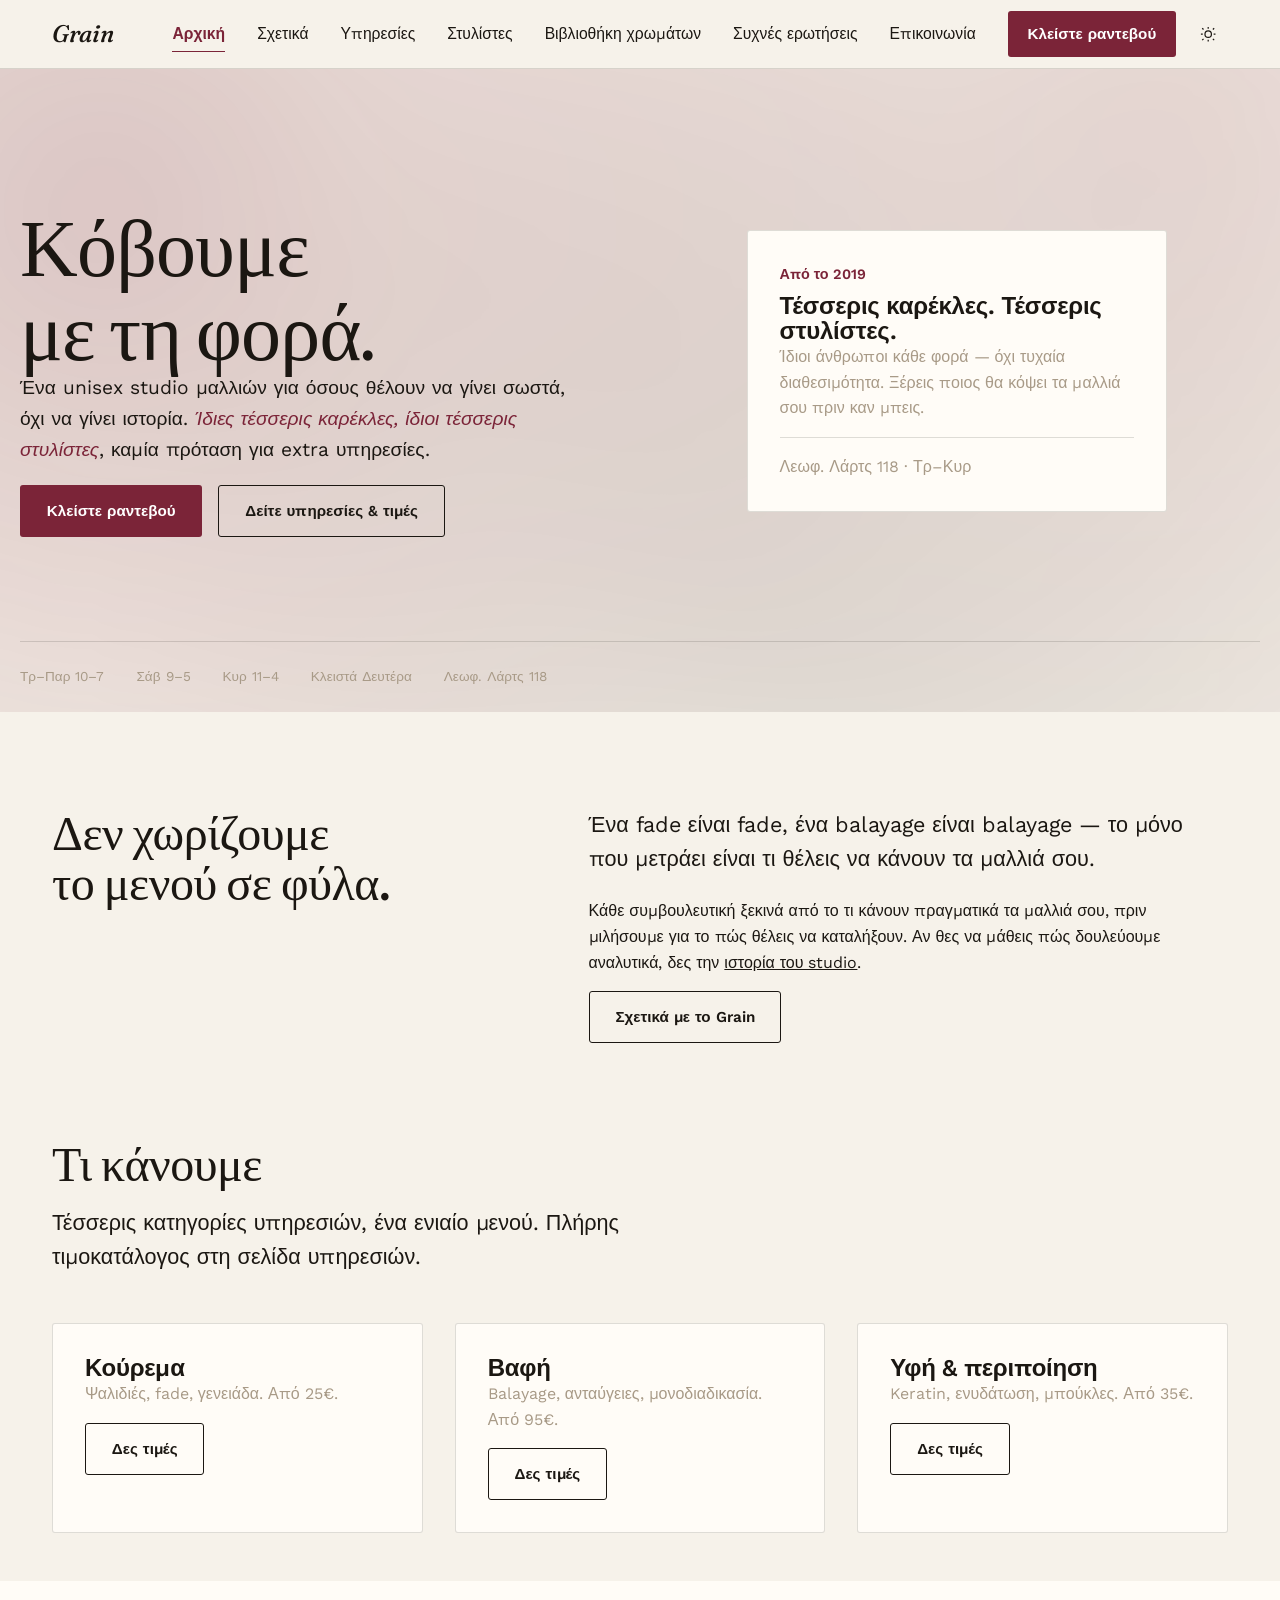
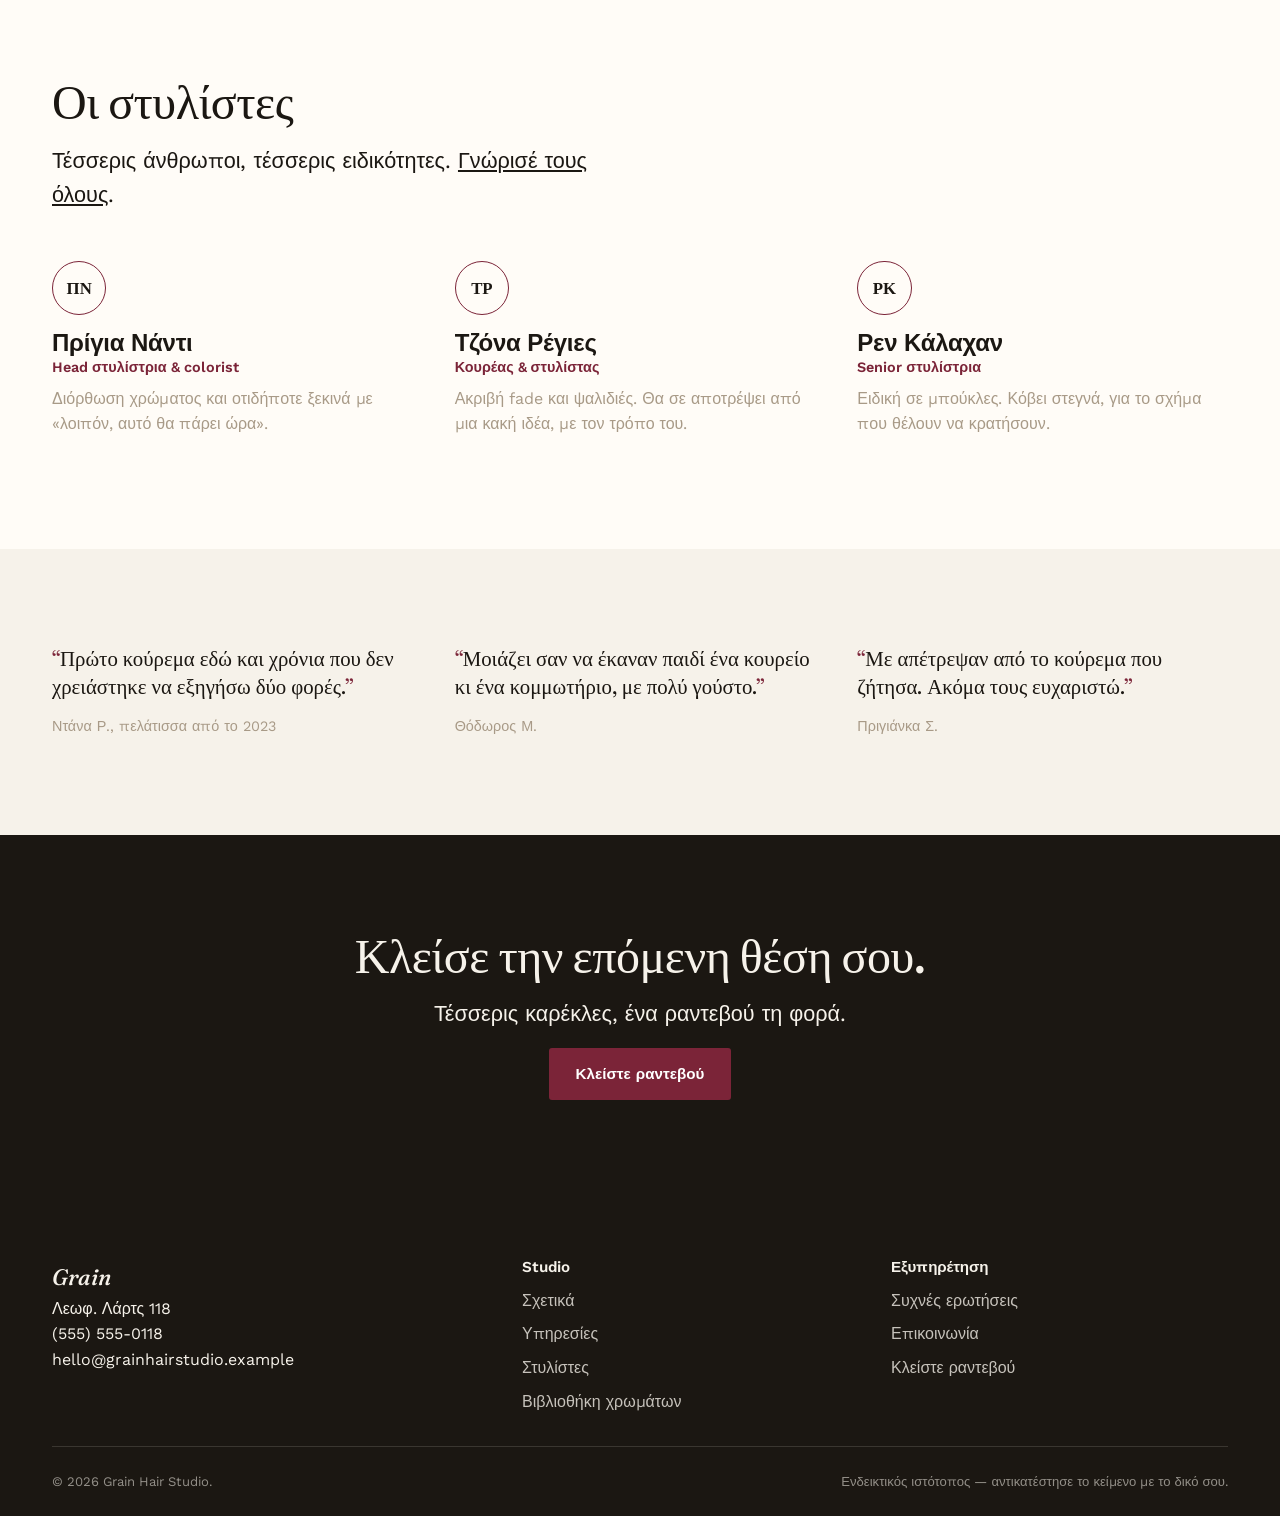
==== commit 1dbc9fd0: "Rebuild site from scratch: multi-page, new design system, animations Replaces the single-page layout" ====
--- a/index.html
+++ b/index.html
@@ -3,71 +3,77 @@
 <head>
 <meta charset="UTF-8">
 <meta name="viewport" content="width=device-width, initial-scale=1.0">
-<title>Grain Hair Studio — Κούρεμα, βαφή & περιποίηση για όλους</title>
-<meta name="description" content="Το Grain είναι ένα unisex studio μαλλιών για κούρεμα, βαφή και θεραπείες. Κλείστε ραντεβού με τους στυλίστες μας.">
+<title>Grain Hair Studio — Κούρεμα, βαφή &amp; περιποίηση για όλους</title>
+<meta name="description" content="Το Grain είναι ένα unisex studio μαλλιών με τέσσερις καρέκλες και τέσσερις μόνιμους στυλίστες. Κούρεμα, βαφή, υφή και φινίρισμα — χωρίς κατηγορίες φύλου.">
+<meta property="og:type" content="website">
+<meta property="og:title" content="Grain Hair Studio — Κούρεμα, βαφή &amp; περιποίηση για όλους">
+<meta property="og:description" content="Ένα unisex studio μαλλιών με τέσσερις καρέκλες και τέσσερις μόνιμους στυλίστες. Χωρίς κατηγορίες φύλου, με συμβουλευτική πριν από κάθε ραντεβού.">
+<meta property="og:url" content="https://grainhairstudio.example/">
 <link rel="icon" type="image/svg+xml" href="assets/favicon.svg">
 <link rel="preconnect" href="https://fonts.googleapis.com">
 <link rel="preconnect" href="https://fonts.gstatic.com" crossorigin>
-<link href="https://fonts.googleapis.com/css2?family=Big+Shoulders+Display:wght@500;600;700;800&family=IBM+Plex+Sans:wght@400;500;600&display=swap" rel="stylesheet">
-<link rel="stylesheet" href="styles.css">
+<link href="https://fonts.googleapis.com/css2?family=Fraunces:ital,opsz,wght@0,9..144,300;0,9..144,400;0,9..144,500;0,9..144,600;1,9..144,400;1,9..144,500&family=Work+Sans:wght@400;500;600;700&display=swap" rel="stylesheet">
+<link rel="stylesheet" href="css/styles.css">
 </head>
-<body>
+<body data-page="home">
 
 <a class="skip-link" href="#main">Μετάβαση στο περιεχόμενο</a>
 
 <header class="site-header">
-  <div class="wrap header-inner">
-    <a class="wordmark" href="#top">Grain</a>
-    <nav class="main-nav" aria-label="Κύριο μενού">
-      <button class="nav-toggle" id="navToggle" aria-expanded="false" aria-controls="navList">
-        <span></span><span></span><span></span>
-        <span class="sr-only">Μενού</span>
+  <div class="container header-inner">
+    <a class="brand" href="index.html">Grain</a>
+    <div class="header-actions">
+      <nav class="main-nav" aria-label="Κύριο μενού">
+        <button class="nav-toggle" id="navToggle" aria-expanded="false" aria-controls="navList">
+          <span></span><span></span><span></span>
+          <span class="sr-only">Μενού</span>
+        </button>
+        <ul id="navList" class="nav-list">
+          <li><a class="nav-link" data-nav="home" href="index.html">Αρχική</a></li>
+          <li><a class="nav-link" data-nav="about" href="about.html">Σχετικά</a></li>
+          <li><a class="nav-link" data-nav="services" href="services.html">Υπηρεσίες</a></li>
+          <li><a class="nav-link" data-nav="stylists" href="stylists.html">Στυλίστες</a></li>
+          <li><a class="nav-link" data-nav="gallery" href="gallery.html">Βιβλιοθήκη χρωμάτων</a></li>
+          <li><a class="nav-link" data-nav="faq" href="faq.html">Συχνές ερωτήσεις</a></li>
+          <li><a class="nav-link" data-nav="contact" href="contact.html">Επικοινωνία</a></li>
+          <li><a href="contact.html#booking" class="nav-cta">Κλείστε ραντεβού</a></li>
+        </ul>
+      </nav>
+      <button class="theme-toggle" aria-label="Εναλλαγή σκοτεινού φωτισμού">
+        <svg class="icon-sun" viewBox="0 0 24 24" fill="none" stroke="currentColor" stroke-width="1.6" aria-hidden="true"><circle cx="12" cy="12" r="4.2"/><path d="M12 2.5v2.4M12 19.1v2.4M4.2 4.2l1.7 1.7M18.1 18.1l1.7 1.7M2.5 12h2.4M19.1 12h2.4M4.2 19.8l1.7-1.7M18.1 5.9l1.7-1.7"/></svg>
+        <svg class="icon-moon" viewBox="0 0 24 24" fill="none" stroke="currentColor" stroke-width="1.6" aria-hidden="true"><path d="M20 14.5A8.5 8.5 0 1 1 9.5 4a6.8 6.8 0 0 0 10.5 10.5Z"/></svg>
       </button>
-      <ul id="navList" class="nav-list">
-        <li><a href="#services">Υπηρεσίες</a></li>
-        <li><a href="#stylists">Στυλίστες</a></li>
-        <li><a href="#gallery">Βιβλιοθήκη χρωμάτων</a></li>
-        <li><a href="#booking" class="nav-cta">Κλείστε ραντεβού</a></li>
-      </ul>
-    </nav>
+    </div>
   </div>
 </header>
 
 <main id="main">
 
-  <section id="top" class="hero">
-    <div class="wrap hero-grid">
-      <div class="hero-copy">
-        <h1>Κόβουμε<br>με τη φορά.</h1>
-        <p class="hero-sub">Ένα unisex studio μαλλιών για όσους θέλουν να γίνει σωστά, όχι να γίνει ιστορία. Ίδιες τέσσερις καρέκλες, ίδιοι τέσσερις στυλίστες, καμία πρόταση για extra υπηρεσίες.</p>
+  <section class="hero">
+    <div class="hero-mesh" aria-hidden="true"></div>
+    <div class="container hero-grid">
+      <div>
+        <h1 class="h1">
+          <span class="hero-word" style="--word-delay:0s">Κόβουμε</span><br>
+          <span class="hero-word" style="--word-delay:.08s">με</span>
+          <span class="hero-word" style="--word-delay:.16s">τη</span>
+          <span class="hero-word" style="--word-delay:.24s">φορά.</span>
+        </h1>
+        <p class="hero-sub lede">Ένα unisex studio μαλλιών για όσους θέλουν να γίνει σωστά, όχι να γίνει ιστορία. <em>Ίδιες τέσσερις καρέκλες, ίδιοι τέσσερις στυλίστες</em>, καμία πρόταση για extra υπηρεσίες.</p>
         <div class="hero-actions">
-          <a href="#booking" class="btn btn-primary">Κλείστε ραντεβού</a>
-          <a href="#services" class="btn btn-ghost">Δείτε υπηρεσίες &amp; τιμές</a>
+          <a href="contact.html#booking" class="btn btn-primary">Κλείστε ραντεβού</a>
+          <a href="services.html" class="btn btn-ghost">Δείτε υπηρεσίες &amp; τιμές</a>
         </div>
       </div>
-      <div class="hero-art" aria-hidden="true">
-        <svg class="comb-scissor" viewBox="0 0 400 460" fill="none" xmlns="http://www.w3.org/2000/svg">
-          <g class="draw-in" stroke="#B3873F" stroke-width="2.5" stroke-linecap="round">
-            <line x1="60" y1="40" x2="60" y2="260"/>
-            <line x1="90" y1="40" x2="90" y2="260"/>
-            <line x1="120" y1="40" x2="120" y2="260"/>
-            <line x1="150" y1="40" x2="150" y2="260"/>
-            <line x1="180" y1="40" x2="180" y2="260"/>
-            <line x1="210" y1="40" x2="210" y2="260"/>
-            <line x1="240" y1="40" x2="240" y2="260"/>
-            <line x1="270" y1="40" x2="270" y2="260"/>
-            <line x1="55" y1="40" x2="275" y2="40" stroke-width="4"/>
-          </g>
-          <g class="draw-in draw-in-delay" stroke="#201D19" stroke-width="3" stroke-linecap="round" stroke-linejoin="round">
-            <circle cx="90" cy="330" r="22"/>
-            <circle cx="90" cy="410" r="22"/>
-            <line x1="112" y1="322" x2="300" y2="180"/>
-            <line x1="112" y1="418" x2="300" y2="220"/>
-          </g>
-        </svg>
-      </div>
-    </div>
-    <div class="hero-strip wrap">
+      <div class="hero-figure card" data-reveal>
+        <p class="stylist-role">Από το 2019</p>
+        <h3>Τέσσερις καρέκλες. Τέσσερις στυλίστες.</h3>
+        <p class="muted">Ίδιοι άνθρωποι κάθε φορά — όχι τυχαία διαθεσιμότητα. Ξέρεις ποιος θα κόψει τα μαλλιά σου πριν καν μπεις.</p>
+        <hr class="rule">
+        <p class="muted" style="margin-top: 1rem; margin-bottom: 0;">Λεωφ. Λάρτς 118 · Τρ–Κυρ</p>
+      </div>
+    </div>
+    <div class="container hero-meta">
       <span>Τρ–Παρ 10–7</span>
       <span>Σάβ 9–5</span>
       <span>Κυρ 11–4</span>
@@ -76,256 +82,137 @@
     </div>
   </section>
 
-  <section class="philosophy">
-    <div class="wrap philosophy-grid">
-      <p class="philosophy-lead">Δεν χωρίζουμε το μενού μας σε άντρες και γυναίκες. Ένα fade είναι fade, ένα balayage είναι balayage — το μόνο που μετράει είναι τι θέλεις να κάνουν τα μαλλιά σου.</p>
-      <p class="philosophy-body">Το Grain άνοιξε το 2019 με τέσσερις καρέκλες και έναν κανόνα: κανένας στυλίστας δεν κάνει μια υπηρεσία που δεν θα έκανε στον εαυτό του. Κάθε συμβουλευτική ξεκινά από το τι κάνουν πραγματικά τα μαλλιά σου — τη φορά τους, τον τρόπο που φυτρώνουν, εκείνο το ζωηρό τσουλούφι που παλεύεις από τα δώδεκά σου — πριν μιλήσουμε για το πώς θέλεις να καταλήξουν.</p>
-    </div>
-  </section>
-
-  <section id="services" class="services">
-    <div class="wrap">
-      <h2>Υπηρεσίες &amp; τιμές</h2>
-      <p class="section-note">Οι τιμές με + εξαρτώνται από το μήκος και την πυκνότητα — ο στυλίστας σου θα το επιβεβαιώσει πριν ξεκινήσει οτιδήποτε.</p>
-
-      <div class="menu-grid">
-        <div class="menu-group">
+  <section class="section">
+    <div class="container split">
+      <div data-reveal>
+        <h2 class="h2">Δεν χωρίζουμε<br>το μενού σε φύλα.</h2>
+      </div>
+      <div data-reveal style="--reveal-delay:.1s">
+        <p class="lede mt-0">Ένα fade είναι fade, ένα balayage είναι balayage — το μόνο που μετράει είναι τι θέλεις να κάνουν τα μαλλιά σου.</p>
+        <p class="measure">Κάθε συμβουλευτική ξεκινά από το τι κάνουν πραγματικά τα μαλλιά σου, πριν μιλήσουμε για το πώς θέλεις να καταλήξουν. Αν θες να μάθεις πώς δουλεύουμε αναλυτικά, δες την <a href="about.html">ιστορία του studio</a>.</p>
+        <a class="btn btn-ghost" href="about.html">Σχετικά με το Grain</a>
+      </div>
+    </div>
+  </section>
+
+  <section class="section section-tight" style="padding-top:0;">
+    <div class="container">
+      <div class="section-head" data-reveal>
+        <h2 class="h2 mt-0">Τι κάνουμε</h2>
+        <p class="lede">Τέσσερις κατηγορίες υπηρεσιών, ένα ενιαίο μενού. Πλήρης τιμοκατάλογος στη σελίδα υπηρεσιών.</p>
+      </div>
+      <div class="grid grid-3">
+        <article class="card" data-reveal>
           <h3>Κούρεμα</h3>
-          <ul class="ledger">
-            <li><span>Κούρεμα &amp; styling</span><span class="price">85€</span></li>
-            <li><span>Μόνο κούρεμα, χωρίς styling</span><span class="price">55€</span></li>
-            <li><span>Κούρεμα με μηχανή / fade</span><span class="price">45€</span></li>
-            <li><span>Σχηματισμός γενειάδας</span><span class="price">25€</span></li>
-            <li><span>Παιδικό κούρεμα, έως 12 ετών</span><span class="price">35€</span></li>
-          </ul>
-        </div>
-
-        <div class="menu-group">
+          <p class="muted">Ψαλιδιές, fade, γενειάδα. Από 25€.</p>
+          <a class="btn btn-ghost" href="services.html#cut">Δες τιμές</a>
+        </article>
+        <article class="card" data-reveal style="--reveal-delay:.08s">
           <h3>Βαφή</h3>
-          <ul class="ledger">
-            <li><span>Μονοδιαδικασία βαφή</span><span class="price">95€+</span></li>
-            <li><span>Balayage, ζωγραφιστό</span><span class="price">180€+</span></li>
-            <li><span>Ανταύγειες, ολόκληρο κεφάλι</span><span class="price">160€+</span></li>
-            <li><span>Ανταύγειες, μερικές</span><span class="price">110€+</span></li>
-            <li><span>Διόρθωση χρώματος</span><span class="price">κατόπιν συνεννόησης</span></li>
-          </ul>
-        </div>
-
-        <div class="menu-group">
+          <p class="muted">Balayage, ανταύγειες, μονοδιαδικασία. Από 95€.</p>
+          <a class="btn btn-ghost" href="services.html#color">Δες τιμές</a>
+        </article>
+        <article class="card" data-reveal style="--reveal-delay:.16s">
           <h3>Υφή &amp; περιποίηση</h3>
-          <ul class="ledger">
-            <li><span>Κούρεμα για μπούκλες</span><span class="price">95€</span></li>
-            <li><span>Θεραπεία keratin</span><span class="price">220€</span></li>
-            <li><span>Βαθιά ενυδάτωση</span><span class="price">40€</span></li>
-            <li><span>Θεραπεία τριχωτού</span><span class="price">35€</span></li>
-          </ul>
-        </div>
-
-        <div class="menu-group">
-          <h3>Φινίρισμα</h3>
-          <ul class="ledger">
-            <li><span>Styling με πιστολάκι</span><span class="price">50€</span></li>
-            <li><span>Χτένισμα για ειδική περίσταση</span><span class="price">95€</span></li>
-            <li><span>Φινίρισμα με ζεστή πετσέτα &amp; ξυράφι</span><span class="price">20€</span></li>
-          </ul>
-        </div>
-      </div>
-    </div>
-  </section>
-
-  <section id="stylists" class="stylists">
-    <div class="wrap">
-      <h2>Στυλίστες</h2>
-      <div class="stylist-grid">
-        <article class="stylist-card">
+          <p class="muted">Keratin, ενυδάτωση, μπούκλες. Από 35€.</p>
+          <a class="btn btn-ghost" href="services.html#texture">Δες τιμές</a>
+        </article>
+      </div>
+    </div>
+  </section>
+
+  <section class="section" style="background: var(--paper-raised);">
+    <div class="container">
+      <div class="section-head" data-reveal>
+        <h2 class="h2 mt-0">Οι στυλίστες</h2>
+        <p class="lede">Τέσσερις άνθρωποι, τέσσερις ειδικότητες. <a href="stylists.html">Γνώρισέ τους όλους</a>.</p>
+      </div>
+      <div class="grid grid-3">
+        <article class="stylist-card" data-reveal>
           <span class="stylist-mark" aria-hidden="true">ΠΝ</span>
           <h3>Πρίγια Νάντι</h3>
           <p class="stylist-role">Head στυλίστρια &amp; colorist</p>
-          <p class="stylist-note">Διόρθωση χρώματος και οτιδήποτε ξεκινά με «λοιπόν, αυτό θα πάρει ώρα».</p>
-        </article>
-        <article class="stylist-card">
+          <p class="muted">Διόρθωση χρώματος και οτιδήποτε ξεκινά με «λοιπόν, αυτό θα πάρει ώρα».</p>
+        </article>
+        <article class="stylist-card" data-reveal style="--reveal-delay:.08s">
           <span class="stylist-mark" aria-hidden="true">ΤΡ</span>
           <h3>Τζόνα Ρέγιες</h3>
           <p class="stylist-role">Κουρέας &amp; στυλίστας</p>
-          <p class="stylist-note">Ακριβή fade και ψαλιδιές. Θα σε αποτρέψει από μια κακή ιδέα, με τον τρόπο του.</p>
-        </article>
-        <article class="stylist-card">
+          <p class="muted">Ακριβή fade και ψαλιδιές. Θα σε αποτρέψει από μια κακή ιδέα, με τον τρόπο του.</p>
+        </article>
+        <article class="stylist-card" data-reveal style="--reveal-delay:.16s">
           <span class="stylist-mark" aria-hidden="true">ΡΚ</span>
           <h3>Ρεν Κάλαχαν</h3>
           <p class="stylist-role">Senior στυλίστρια</p>
-          <p class="stylist-note">Ειδική σε μπούκλες. Κόβει στεγνά, για το σχήμα που θέλουν να κρατήσουν.</p>
-        </article>
-        <article class="stylist-card">
-          <span class="stylist-mark" aria-hidden="true">ΜΟ</span>
-          <h3>Μάρκους Ότζο</h3>
-          <p class="stylist-role">Colorist</p>
-          <p class="stylist-note">Balayage και χρώματα που έχουν μεγαλώσει και χρειάζονται δεύτερη γνώμη.</p>
-        </article>
-      </div>
-    </div>
-  </section>
-
-  <section id="gallery" class="color-library">
-    <div class="wrap">
-      <h2>Βιβλιοθήκη χρωμάτων</h2>
-      <p class="section-note">Μερικές από τις αποχρώσεις που φτιάχνουμε πιο συχνά. Φέρε μια φωτογραφία, ή δείξε μια απόχρωση — και τα δύο δουλεύουν.</p>
-    </div>
-    <div class="swatch-strip" role="list">
-      <div class="swatch" role="listitem" style="--chip:#1b1410;"><span>Μαύρο</span></div>
-      <div class="swatch" role="listitem" style="--chip:#3c2415;"><span>Καφέ εσπρέσο</span></div>
-      <div class="swatch" role="listitem" style="--chip:#7a4426;"><span>Καστανό</span></div>
-      <div class="swatch" role="listitem" style="--chip:#b5652f;"><span>Χάλκινο</span></div>
-      <div class="swatch" role="listitem" style="--chip:#c98a4b;"><span>Καραμελέ balayage</span></div>
-      <div class="swatch" role="listitem" style="--chip:#d8b27a;"><span>Μελί ξανθό</span></div>
-      <div class="swatch" role="listitem" style="--chip:#e8d4a8;"><span>Σαντρέ ξανθό</span></div>
-      <div class="swatch" role="listitem" style="--chip:#8a8578;"><span>Ασημί fade</span></div>
-      <div class="swatch" role="listitem" style="--chip:#5c3a4f;"><span>Ψυχρό δαμασκηνί</span></div>
-    </div>
-  </section>
-
-  <section class="testimonials">
-    <div class="wrap testimonial-grid">
-      <blockquote>
-        <p>Πρώτο κούρεμα εδώ και χρόνια που δεν χρειάστηκε να εξηγήσω δύο φορές.</p>
-        <cite>Ντάνα Ρ., πελάτισσα από το 2023</cite>
-      </blockquote>
-      <blockquote>
-        <p>Μοιάζει σαν να έκαναν παιδί ένα κουρείο κι ένα κομμωτήριο, με πολύ γούστο.</p>
-        <cite>Θόδωρος Μ.</cite>
-      </blockquote>
-      <blockquote>
-        <p>Με απέτρεψαν από το κούρεμα που ζήτησα. Ακόμα τους ευχαριστώ.</p>
-        <cite>Πριγιάνκα Σ.</cite>
-      </blockquote>
-    </div>
-  </section>
-
-  <section id="booking" class="booking">
-    <div class="wrap booking-grid">
-      <div class="booking-info">
-        <h2>Κλείστε ραντεβού</h2>
-        <ol class="steps">
-          <li><span class="step-num">1</span><span>Διάλεξε υπηρεσία από το μενού παραπάνω.</span></li>
-          <li><span class="step-num">2</span><span>Διάλεξε στυλίστα, ή άσ' το σε όποιον είναι διαθέσιμος.</span></li>
-          <li><span class="step-num">3</span><span>Στείλε το αίτημα — θα το επιβεβαιώσουμε τηλεφωνικά ή με email.</span></li>
-        </ol>
-        <div class="info-block">
-          <h3>Ωράριο</h3>
-          <ul class="ledger ledger-tight">
-            <li><span>Δευτέρα</span><span class="price">Κλειστά</span></li>
-            <li><span>Τρίτη – Παρασκευή</span><span class="price">10:00 – 19:00</span></li>
-            <li><span>Σάββατο</span><span class="price">9:00 – 17:00</span></li>
-            <li><span>Κυριακή</span><span class="price">11:00 – 16:00</span></li>
-          </ul>
-        </div>
-        <div class="info-block">
-          <h3>Βρες μας</h3>
-          <p>Λεωφ. Λάρτς 118<br>Είσοδος του studio από πίσω, κουδούνι 2.</p>
-          <p><a href="tel:+15555550118">(555) 555-0118</a></p>
-        </div>
-      </div>
-
-      <form class="booking-form" id="bookingForm" novalidate>
-        <div class="form-row">
-          <label for="name">Όνομα</label>
-          <input type="text" id="name" name="name" required autocomplete="name">
-        </div>
-        <div class="form-row form-row-split">
-          <div>
-            <label for="email">Email</label>
-            <input type="email" id="email" name="email" required autocomplete="email">
-          </div>
-          <div>
-            <label for="phone">Τηλέφωνο</label>
-            <input type="tel" id="phone" name="phone" autocomplete="tel">
-          </div>
-        </div>
-        <div class="form-row form-row-split">
-          <div>
-            <label for="service">Υπηρεσία</label>
-            <select id="service" name="service" required>
-              <option value="" disabled selected>Διάλεξε μία</option>
-              <optgroup label="Κούρεμα">
-                <option>Κούρεμα &amp; styling</option>
-                <option>Μόνο κούρεμα</option>
-                <option>Κούρεμα με μηχανή / fade</option>
-                <option>Σχηματισμός γενειάδας</option>
-              </optgroup>
-              <optgroup label="Βαφή">
-                <option>Μονοδιαδικασία βαφή</option>
-                <option>Balayage</option>
-                <option>Ανταύγειες</option>
-                <option>Διόρθωση χρώματος</option>
-              </optgroup>
-              <optgroup label="Υφή &amp; περιποίηση">
-                <option>Κούρεμα για μπούκλες</option>
-                <option>Θεραπεία keratin</option>
-                <option>Βαθιά ενυδάτωση</option>
-              </optgroup>
-            </select>
-          </div>
-          <div>
-            <label for="stylist">Στυλίστας</label>
-            <select id="stylist" name="stylist">
-              <option value="">Καμία προτίμηση</option>
-              <option>Πρίγια Νάντι</option>
-              <option>Τζόνα Ρέγιες</option>
-              <option>Ρεν Κάλαχαν</option>
-              <option>Μάρκους Ότζο</option>
-            </select>
-          </div>
-        </div>
-        <div class="form-row form-row-split">
-          <div>
-            <label for="date">Προτιμώμενη ημερομηνία</label>
-            <input type="date" id="date" name="date">
-          </div>
-          <div>
-            <label for="time">Προτιμώμενη ώρα</label>
-            <input type="time" id="time" name="time">
-          </div>
-        </div>
-        <div class="form-row">
-          <label for="notes">Κάτι άλλο που πρέπει να ξέρουμε</label>
-          <textarea id="notes" name="notes" rows="3" placeholder="Μήκος μαλλιών, τελευταία βαφή, αλλεργίες, φωτογραφία αναφοράς — ό,τι είναι σχετικό."></textarea>
-        </div>
-        <button type="submit" class="btn btn-primary btn-block">Στείλε αίτημα ραντεβού</button>
-        <p class="form-status" id="formStatus" role="status" aria-live="polite"></p>
-      </form>
+          <p class="muted">Ειδική σε μπούκλες. Κόβει στεγνά, για το σχήμα που θέλουν να κρατήσουν.</p>
+        </article>
+      </div>
+    </div>
+  </section>
+
+  <section class="section">
+    <div class="container">
+      <div class="grid grid-3">
+        <blockquote class="testimonial" data-reveal>
+          <p>Πρώτο κούρεμα εδώ και χρόνια που δεν χρειάστηκε να εξηγήσω δύο φορές.</p>
+          <cite>Ντάνα Ρ., πελάτισσα από το 2023</cite>
+        </blockquote>
+        <blockquote class="testimonial" data-reveal style="--reveal-delay:.08s">
+          <p>Μοιάζει σαν να έκαναν παιδί ένα κουρείο κι ένα κομμωτήριο, με πολύ γούστο.</p>
+          <cite>Θόδωρος Μ.</cite>
+        </blockquote>
+        <blockquote class="testimonial" data-reveal style="--reveal-delay:.16s">
+          <p>Με απέτρεψαν από το κούρεμα που ζήτησα. Ακόμα τους ευχαριστώ.</p>
+          <cite>Πριγιάνκα Σ.</cite>
+        </blockquote>
+      </div>
+    </div>
+  </section>
+
+  <section class="section" style="background: var(--ink); color: var(--paper); text-align:center;">
+    <div class="container stack" data-reveal>
+      <h2 class="h2" style="color: var(--paper);">Κλείσε την επόμενη θέση σου.</h2>
+      <p class="lede" style="color: var(--paper); margin: 0 auto;">Τέσσερις καρέκλες, ένα ραντεβού τη φορά.</p>
+      <div class="btn-row" style="justify-content:center;">
+        <a href="contact.html#booking" class="btn btn-primary">Κλείστε ραντεβού</a>
+      </div>
     </div>
   </section>
 
 </main>
 
 <footer class="site-footer">
-  <div class="wrap footer-grid">
-    <div>
-      <a class="wordmark wordmark-light" href="#top">Grain</a>
-      <p>Λεωφ. Λάρτς 118<br>(555) 555-0118<br>hello@grainhairstudio.example</p>
-    </div>
-    <div>
-      <h3>Studio</h3>
-      <ul class="footer-links">
-        <li><a href="#services">Υπηρεσίες</a></li>
-        <li><a href="#stylists">Στυλίστες</a></li>
-        <li><a href="#gallery">Βιβλιοθήκη χρωμάτων</a></li>
-        <li><a href="#booking">Κλείστε ραντεβού</a></li>
-      </ul>
-    </div>
-    <div>
-      <h3>Βρες μας αλλού</h3>
-      <ul class="footer-links">
-        <li><a href="#">Instagram</a></li>
-        <li><a href="#">Κριτικές Google</a></li>
-      </ul>
-    </div>
-  </div>
-  <div class="wrap footer-bottom">
-    <span>&copy; 2026 Grain Hair Studio.</span>
-    <span>Ενδεικτικός ιστότοπος — αντικατέστησε το κείμενο με το δικό σου.</span>
+  <div class="container">
+    <div class="footer-grid">
+      <div>
+        <a class="footer-brand" href="index.html">Grain</a>
+        <p>Λεωφ. Λάρτς 118<br>(555) 555-0118<br>hello@grainhairstudio.example</p>
+      </div>
+      <div>
+        <h4>Studio</h4>
+        <ul class="footer-links">
+          <li><a href="about.html">Σχετικά</a></li>
+          <li><a href="services.html">Υπηρεσίες</a></li>
+          <li><a href="stylists.html">Στυλίστες</a></li>
+          <li><a href="gallery.html">Βιβλιοθήκη χρωμάτων</a></li>
+        </ul>
+      </div>
+      <div>
+        <h4>Εξυπηρέτηση</h4>
+        <ul class="footer-links">
+          <li><a href="faq.html">Συχνές ερωτήσεις</a></li>
+          <li><a href="contact.html">Επικοινωνία</a></li>
+          <li><a href="contact.html#booking">Κλείστε ραντεβού</a></li>
+        </ul>
+      </div>
+    </div>
+    <div class="footer-bottom">
+      <span>&copy; 2026 Grain Hair Studio.</span>
+      <span>Ενδεικτικός ιστότοπος — αντικατέστησε το κείμενο με το δικό σου.</span>
+    </div>
   </div>
 </footer>
 
-<script src="script.js"></script>
+<script src="js/main.js"></script>
 </body>
 </html>
--- a/css/styles.css
+++ b/css/styles.css
@@ -0,0 +1,521 @@
+/* =====================================================================
+   GRAIN — shared stylesheet
+   Sections: tokens, reset, type, layout, header/nav, footer, buttons,
+   forms, components (ledger, cards, accordion, swatches, testimonials),
+   reveal animation, hero, page-specific blocks, dark mode, responsive.
+   Mobile-first: base rules target phones; min-width queries layer on
+   tablet (640px) and desktop (960px, 1200px) enhancements.
+   ===================================================================== */
+
+/* Native cross-document page transitions (progressive enhancement —
+   unsupported browsers simply ignore this and navigate normally). */
+@view-transition {
+  navigation: auto;
+}
+@media (prefers-reduced-motion: no-preference) {
+  ::view-transition-old(root),
+  ::view-transition-new(root) {
+    animation-duration: 0.32s;
+    animation-timing-function: cubic-bezier(0.22, 0.61, 0.36, 1);
+  }
+}
+@media (prefers-reduced-motion: reduce) {
+  ::view-transition-old(root),
+  ::view-transition-new(root) {
+    animation: none;
+  }
+}
+
+/* ---------- 1. Tokens ---------- */
+:root {
+  --paper: #f6f2ea;
+  --paper-raised: #fffcf7;
+  --ink: #1b1712;
+  --wine: #7b2438;
+  --wine-deep: #591826;
+  --stone: #a89a87;
+  --stone-line: rgba(27, 23, 18, 0.14);
+
+  --font-display: "Fraunces", serif;
+  --font-body: "Work Sans", sans-serif;
+
+  --space-1: 0.25rem;
+  --space-2: 0.5rem;
+  --space-3: 0.75rem;
+  --space-4: 1rem;
+  --space-5: 1.5rem;
+  --space-6: 2rem;
+  --space-7: 3rem;
+  --space-8: 4rem;
+  --space-9: 6rem;
+
+  --section-pad: var(--space-8);
+  --edge: 1.25rem;
+  --container: 1240px;
+  --measure: 60ch;
+
+  --radius: 3px;
+  --ease: cubic-bezier(0.22, 0.61, 0.36, 1);
+
+  --shadow-soft: 0 18px 40px -24px rgba(27, 23, 18, 0.35);
+
+  color-scheme: light;
+}
+
+@media (min-width: 960px) {
+  :root {
+    --edge: 2rem;
+    --section-pad: var(--space-9);
+  }
+}
+
+/* Dark palette: system preference first, explicit [data-theme] wins either way */
+@media (prefers-color-scheme: dark) {
+  :root:not([data-theme="light"]) {
+    --paper: #15120e;
+    --paper-raised: #1e1a15;
+    --ink: #f1ece1;
+    --wine: #d9718a;
+    --wine-deep: #f0a2b3;
+    --stone: #8c8172;
+    --stone-line: rgba(241, 236, 225, 0.16);
+    --shadow-soft: 0 18px 40px -24px rgba(0, 0, 0, 0.6);
+    color-scheme: dark;
+  }
+}
+:root[data-theme="dark"] {
+  --paper: #15120e;
+  --paper-raised: #1e1a15;
+  --ink: #f1ece1;
+  --wine: #d9718a;
+  --wine-deep: #f0a2b3;
+  --stone: #8c8172;
+  --stone-line: rgba(241, 236, 225, 0.16);
+  --shadow-soft: 0 18px 40px -24px rgba(0, 0, 0, 0.6);
+  color-scheme: dark;
+}
+
+/* ---------- 2. Reset ---------- */
+*, *::before, *::after { box-sizing: border-box; }
+html { scroll-behavior: smooth; }
+body {
+  margin: 0;
+  background: var(--paper);
+  color: var(--ink);
+  font-family: var(--font-body);
+  font-size: 1rem;
+  line-height: 1.6;
+  -webkit-font-smoothing: antialiased;
+  transition: background-color 0.25s var(--ease), color 0.25s var(--ease);
+}
+img, svg { display: block; max-width: 100%; }
+button, input, select, textarea { font: inherit; color: inherit; }
+a { color: inherit; }
+ul, ol { padding: 0; margin: 0; }
+
+@media (prefers-reduced-motion: reduce) {
+  html { scroll-behavior: auto; }
+  *, *::before, *::after {
+    animation-duration: 0.001ms !important;
+    animation-iteration-count: 1 !important;
+    transition-duration: 0.001ms !important;
+    scroll-behavior: auto !important;
+  }
+}
+
+.sr-only {
+  position: absolute; width: 1px; height: 1px;
+  overflow: hidden; clip: rect(0 0 0 0); white-space: nowrap;
+}
+.skip-link {
+  position: absolute; left: -999px; top: 0;
+  background: var(--ink); color: var(--paper);
+  padding: 0.75em 1.25em; z-index: 300;
+}
+.skip-link:focus { left: var(--edge); top: var(--edge); }
+
+:focus-visible {
+  outline: 2px solid var(--wine);
+  outline-offset: 3px;
+}
+
+/* ---------- 3. Type ---------- */
+h1, h2, h3, h4 {
+  font-family: var(--font-display);
+  font-weight: 500;
+  line-height: 1.05;
+  letter-spacing: -0.01em;
+  margin: 0;
+  color: var(--ink);
+}
+h1 { font-weight: 400; }
+em, .accent-italic { font-style: italic; color: var(--wine); }
+
+.h1 { font-size: clamp(2.6rem, 8vw, 5rem); }
+.h2 { font-size: clamp(2rem, 6vw, 3rem); }
+h3 { font-size: clamp(1.25rem, 3vw, 1.5rem); font-weight: 600; font-family: var(--font-body); }
+
+p { margin: 0 0 1em; }
+.lede {
+  font-size: clamp(1.1rem, 2.5vw, 1.35rem);
+  color: var(--ink);
+  max-width: 46ch;
+}
+.muted { color: var(--stone); }
+.measure { max-width: var(--measure); }
+
+/* ---------- 4. Layout ---------- */
+.container {
+  max-width: var(--container);
+  margin: 0 auto;
+  padding: 0 var(--edge);
+}
+main { display: block; }
+.section { padding: var(--section-pad) 0; }
+.section-tight { padding: var(--space-7) 0; }
+.section-head {
+  display: flex;
+  flex-direction: column;
+  gap: var(--space-4);
+  margin-bottom: var(--space-7);
+}
+.section-head .lede { margin: 0; }
+.rule {
+  border: none;
+  border-top: 1px solid var(--stone-line);
+  margin: 0;
+}
+
+.grid {
+  display: grid;
+  gap: var(--space-6);
+  grid-template-columns: 1fr;
+}
+@media (min-width: 640px) {
+  .grid-2, .grid-3, .grid-4 { grid-template-columns: repeat(2, 1fr); }
+}
+@media (min-width: 960px) {
+  .grid-3 { grid-template-columns: repeat(3, 1fr); }
+  .grid-4 { grid-template-columns: repeat(4, 1fr); }
+}
+
+.split {
+  display: grid;
+  gap: var(--space-6);
+  grid-template-columns: 1fr;
+  align-items: start;
+}
+@media (min-width: 960px) {
+  .split { grid-template-columns: 0.85fr 1.15fr; gap: var(--space-8); }
+  .split-even { grid-template-columns: 1fr 1fr; }
+}
+
+/* ---------- 5. Header / nav ---------- */
+.site-header {
+  position: sticky; top: 0; z-index: 200;
+  background: color-mix(in srgb, var(--paper) 88%, transparent);
+  backdrop-filter: blur(10px);
+  border-bottom: 1px solid var(--stone-line);
+}
+.header-inner {
+  display: flex; align-items: center; justify-content: space-between;
+  height: 4.25rem;
+}
+.brand {
+  font-family: var(--font-display);
+  font-weight: 500;
+  font-style: italic;
+  font-size: 1.5rem;
+  text-decoration: none;
+  color: var(--ink);
+}
+
+.header-actions { display: flex; align-items: center; gap: var(--space-3); }
+
+.theme-toggle, .nav-toggle {
+  display: inline-flex; align-items: center; justify-content: center;
+  width: 2.5rem; height: 2.5rem;
+  background: none; border: 1px solid transparent; border-radius: 50%;
+  cursor: pointer; color: var(--ink);
+  transition: border-color 0.2s var(--ease), background-color 0.2s var(--ease);
+}
+.theme-toggle:hover, .nav-toggle:hover { border-color: var(--stone-line); }
+.theme-toggle svg { width: 1.15rem; height: 1.15rem; }
+.theme-toggle .icon-moon { display: none; }
+@media (prefers-color-scheme: dark) {
+  :root:not([data-theme="light"]) .theme-toggle .icon-sun { display: none; }
+  :root:not([data-theme="light"]) .theme-toggle .icon-moon { display: block; }
+}
+:root[data-theme="dark"] .theme-toggle .icon-sun { display: none; }
+:root[data-theme="dark"] .theme-toggle .icon-moon { display: block; }
+
+.nav-toggle {
+  flex-direction: column; gap: 4px; border-radius: var(--radius);
+}
+.nav-toggle span { display: block; width: 1.2rem; height: 1.5px; background: var(--ink); transition: transform 0.2s var(--ease), opacity 0.2s var(--ease); }
+.nav-toggle[aria-expanded="true"] span:nth-child(1) { transform: translateY(5.5px) rotate(45deg); }
+.nav-toggle[aria-expanded="true"] span:nth-child(2) { opacity: 0; }
+.nav-toggle[aria-expanded="true"] span:nth-child(3) { transform: translateY(-5.5px) rotate(-45deg); }
+
+.main-nav { position: static; }
+.nav-list {
+  list-style: none;
+  position: absolute; top: 4.25rem; left: 0; right: 0;
+  background: var(--paper);
+  border-bottom: 1px solid var(--stone-line);
+  flex-direction: column; align-items: stretch;
+  gap: 0; margin: 0; padding: var(--space-2) var(--edge) var(--space-5);
+  display: none;
+}
+.nav-list.open { display: flex; }
+.nav-list li { width: 100%; }
+.nav-link {
+  display: block;
+  padding: var(--space-3) 0;
+  text-decoration: none;
+  font-size: 0.98rem;
+  color: var(--ink);
+  border-bottom: 1px solid var(--stone-line);
+  position: relative;
+}
+.nav-link[aria-current="page"] { color: var(--wine); font-weight: 600; }
+.nav-cta {
+  margin-top: var(--space-4);
+  display: inline-block;
+  background: var(--wine); color: #fff;
+  padding: 0.7em 1.3em; border-radius: var(--radius);
+  text-decoration: none; font-weight: 600; font-size: 0.95rem;
+  transition: background-color 0.2s var(--ease), transform 0.2s var(--ease);
+}
+.nav-cta:hover { background: var(--wine-deep); transform: translateY(-1px); }
+
+@media (min-width: 900px) {
+  .nav-toggle { display: none; }
+  .main-nav { display: flex; align-items: center; }
+  .nav-list {
+    position: static; display: flex; flex-direction: row; align-items: center;
+    gap: var(--space-6); background: none; border: none; padding: 0;
+  }
+  .nav-list li { width: auto; }
+  .nav-link {
+    border: none; padding: 0.3em 0;
+    border-bottom: 1px solid transparent;
+    transition: border-color 0.2s var(--ease), color 0.2s var(--ease);
+  }
+  .nav-link:hover { border-color: var(--wine); }
+  .nav-link[aria-current="page"] { border-color: var(--wine); }
+  .nav-cta { margin-top: 0; }
+}
+
+/* ---------- 6. Footer ---------- */
+.site-footer {
+  background: var(--ink); color: var(--paper);
+  padding: var(--space-8) 0 var(--space-5);
+}
+@media (prefers-color-scheme: dark) {
+  :root:not([data-theme="light"]) .site-footer { background: #0e0c09; }
+}
+:root[data-theme="dark"] .site-footer { background: #0e0c09; }
+.footer-grid {
+  display: grid; grid-template-columns: 1fr; gap: var(--space-6);
+  padding-bottom: var(--space-6);
+}
+@media (min-width: 640px) { .footer-grid { grid-template-columns: 1.3fr 1fr 1fr; } }
+.footer-brand {
+  font-family: var(--font-display); font-style: italic; font-weight: 500;
+  font-size: 1.4rem; color: var(--paper); text-decoration: none;
+}
+.footer-grid h4 { color: var(--paper); font-size: 0.95rem; margin-bottom: var(--space-3); font-family: var(--font-body); font-weight: 600; }
+.footer-links { list-style: none; margin: 0; padding: 0; display: grid; gap: var(--space-2); }
+.footer-links a { color: color-mix(in srgb, var(--paper) 78%, transparent); text-decoration: none; }
+.footer-links a:hover { color: var(--wine-deep); }
+.footer-bottom {
+  display: flex; flex-wrap: wrap; gap: var(--space-2);
+  justify-content: space-between;
+  border-top: 1px solid rgba(246, 242, 234, 0.14);
+  padding-top: var(--space-5);
+  font-size: 0.82rem;
+  color: color-mix(in srgb, var(--paper) 55%, transparent);
+}
+
+/* ---------- 7. Buttons ---------- */
+.btn {
+  display: inline-flex; align-items: center; gap: 0.5em;
+  text-decoration: none; cursor: pointer;
+  font-family: var(--font-body); font-weight: 600; font-size: 0.95rem;
+  padding: 0.85em 1.7em; border-radius: var(--radius);
+  border: 1px solid transparent;
+  transition: background-color 0.2s var(--ease), color 0.2s var(--ease), border-color 0.2s var(--ease), transform 0.2s var(--ease);
+}
+.btn:active { transform: translateY(1px); }
+.btn-primary { background: var(--wine); color: #fff; }
+.btn-primary:hover { background: var(--wine-deep); transform: translateY(-2px); }
+.btn-ghost { border-color: var(--ink); color: var(--ink); }
+.btn-ghost:hover { background: var(--ink); color: var(--paper); transform: translateY(-2px); }
+.btn-block { width: 100%; justify-content: center; font-size: 1rem; }
+.btn-row { display: flex; gap: var(--space-4); flex-wrap: wrap; }
+
+/* ---------- 8. Forms ---------- */
+.field { display: grid; gap: 0.4rem; margin-bottom: var(--space-5); }
+.field-row { display: grid; gap: var(--space-4); grid-template-columns: 1fr; }
+@media (min-width: 640px) { .field-row-split { grid-template-columns: 1fr 1fr; } }
+label { font-size: 0.88rem; font-weight: 600; }
+input, select, textarea {
+  font-family: var(--font-body); font-size: 1rem;
+  padding: 0.75em 0.9em; width: 100%;
+  border: 1px solid var(--stone-line);
+  border-radius: var(--radius);
+  background: var(--paper-raised); color: var(--ink);
+  transition: border-color 0.2s var(--ease), box-shadow 0.2s var(--ease);
+}
+input:focus, select:focus, textarea:focus {
+  border-color: var(--wine);
+  box-shadow: 0 0 0 3px color-mix(in srgb, var(--wine) 18%, transparent);
+  outline: none;
+}
+textarea { resize: vertical; }
+.form-status { min-height: 1.4em; font-size: 0.92rem; font-weight: 600; color: var(--wine); }
+.form-note { font-size: 0.85rem; color: var(--stone); }
+
+/* ---------- 9. Cards & components ---------- */
+.card {
+  background: var(--paper-raised);
+  border: 1px solid var(--stone-line);
+  border-radius: var(--radius);
+  padding: var(--space-6);
+  transition: transform 0.25s var(--ease), box-shadow 0.25s var(--ease);
+}
+.card:hover { transform: translateY(-4px); box-shadow: var(--shadow-soft); }
+
+.ledger { list-style: none; margin: 0; padding: 0; }
+.ledger li {
+  display: flex; align-items: baseline; gap: var(--space-3);
+  padding: 0.7rem 0;
+  border-bottom: 1px dotted var(--stone-line);
+}
+.ledger li span:first-child { flex: 1; }
+.ledger .price { font-weight: 600; color: var(--wine); white-space: nowrap; }
+.menu-group h3 { border-bottom: 2px solid var(--ink); padding-bottom: var(--space-2); margin-bottom: var(--space-3); }
+
+.stylist-card { text-align: left; }
+.stylist-mark {
+  display: inline-flex; align-items: center; justify-content: center;
+  width: 3.4rem; height: 3.4rem; border-radius: 50%;
+  border: 1.5px solid var(--wine);
+  font-family: var(--font-display); font-weight: 600; font-size: 1.05rem;
+  margin-bottom: var(--space-4);
+}
+.stylist-role { color: var(--wine); font-weight: 600; font-size: 0.9rem; margin-bottom: 0.4rem; }
+.tag-row { display: flex; flex-wrap: wrap; gap: 0.5rem; margin: var(--space-3) 0; }
+.tag {
+  font-size: 0.78rem; font-weight: 600; color: var(--wine);
+  border: 1px solid var(--stone-line);
+  border-radius: 999px; padding: 0.25em 0.8em;
+}
+
+.swatch-card { display: grid; gap: var(--space-3); }
+.swatch-chip { width: 100%; aspect-ratio: 4 / 3; border-radius: var(--radius); box-shadow: inset 0 0 0 1px var(--stone-line); }
+.swatch-card h3 { margin-bottom: 0; }
+.swatch-card p { margin: 0; font-size: 0.92rem; color: var(--stone); }
+
+blockquote { margin: 0; }
+.testimonial p {
+  font-family: var(--font-display); font-size: 1.3rem; line-height: 1.35;
+  margin-bottom: var(--space-3);
+}
+.testimonial p::before { content: "\201C"; color: var(--wine); }
+.testimonial p::after { content: "\201D"; color: var(--wine); }
+.testimonial cite { font-style: normal; color: var(--stone); font-size: 0.9rem; }
+
+/* Accordion (FAQ) */
+.accordion-item { border-bottom: 1px solid var(--stone-line); }
+.accordion-trigger {
+  width: 100%; text-align: left; background: none; border: none; cursor: pointer;
+  display: flex; align-items: center; justify-content: space-between; gap: var(--space-4);
+  padding: var(--space-5) 0;
+  font-family: var(--font-display); font-size: 1.15rem; color: var(--ink);
+}
+.accordion-icon {
+  flex-shrink: 0; width: 1.4rem; height: 1.4rem; position: relative;
+}
+.accordion-icon::before, .accordion-icon::after {
+  content: ""; position: absolute; background: var(--ink);
+  top: 50%; left: 50%; transform: translate(-50%, -50%);
+}
+.accordion-icon::before { width: 100%; height: 1.5px; }
+.accordion-icon::after { width: 1.5px; height: 100%; transition: transform 0.25s var(--ease); }
+.accordion-trigger[aria-expanded="true"] .accordion-icon::after { transform: translate(-50%, -50%) rotate(90deg); opacity: 0; }
+.accordion-panel {
+  overflow: hidden;
+  max-height: 0;
+  transition: max-height 0.3s var(--ease);
+}
+.accordion-panel-inner { padding-bottom: var(--space-5); max-width: var(--measure); color: var(--stone); }
+.accordion-item[data-open="true"] .accordion-panel { max-height: var(--panel-height, 400px); }
+
+/* ---------- 10. Reveal animation ---------- */
+[data-reveal] {
+  opacity: 0;
+  transform: translateY(18px);
+  transition: opacity 0.6s var(--ease), transform 0.6s var(--ease);
+  transition-delay: var(--reveal-delay, 0s);
+}
+[data-reveal].is-visible { opacity: 1; transform: translateY(0); }
+.js-disabled [data-reveal],
+.reduced-motion [data-reveal] { opacity: 1; transform: none; transition: none; }
+
+/* ---------- 11. Hero ---------- */
+.hero { position: relative; padding-top: var(--space-6); overflow: hidden; }
+.hero-mesh {
+  position: absolute; inset: -20%;
+  z-index: -1;
+  background:
+    radial-gradient(circle at 20% 30%, color-mix(in srgb, var(--wine) 22%, transparent), transparent 55%),
+    radial-gradient(circle at 80% 20%, color-mix(in srgb, var(--wine) 14%, transparent), transparent 50%),
+    radial-gradient(circle at 60% 80%, color-mix(in srgb, var(--ink) 10%, transparent), transparent 55%);
+  filter: blur(60px);
+  animation: mesh-drift 24s ease-in-out infinite alternate;
+}
+@keyframes mesh-drift {
+  from { transform: translate(-3%, -2%) scale(1); }
+  to { transform: translate(3%, 2%) scale(1.08); }
+}
+.hero-grid { display: grid; grid-template-columns: 1fr; gap: var(--space-6); align-items: center; padding: var(--space-7) 0; }
+.hero-word {
+  display: inline-block;
+  opacity: 0;
+  transform: translateY(0.4em);
+  animation: word-in 0.7s var(--ease) forwards;
+  animation-delay: var(--word-delay, 0s);
+}
+@keyframes word-in { to { opacity: 1; transform: translateY(0); } }
+.reduced-motion .hero-word { opacity: 1; transform: none; animation: none; }
+.hero-sub { max-width: 46ch; font-size: clamp(1.05rem, 2.5vw, 1.2rem); }
+.hero-actions { display: flex; gap: var(--space-4); flex-wrap: wrap; }
+.hero-meta {
+  display: flex; flex-wrap: wrap; gap: var(--space-2) var(--space-6);
+  padding: var(--space-5) 0; border-top: 1px solid var(--stone-line);
+  font-size: 0.85rem; color: var(--stone);
+}
+
+@media (min-width: 960px) {
+  .hero-grid { grid-template-columns: 1.15fr 0.85fr; min-height: 60vh; }
+}
+.hero-figure { max-width: 420px; }
+.hero-figure .stylist-role { margin-bottom: var(--space-2); }
+
+/* ---------- 12. 404 page ---------- */
+.error-page {
+  min-height: 60vh; display: flex; flex-direction: column;
+  align-items: flex-start; justify-content: center; gap: var(--space-5);
+  padding: var(--space-8) 0;
+}
+.error-code {
+  font-family: var(--font-display); font-style: italic;
+  font-size: clamp(4rem, 20vw, 9rem); line-height: 1; color: var(--wine);
+}
+
+/* ---------- 13. Utilities ---------- */
+.text-center { text-align: center; }
+.stack { display: grid; gap: var(--space-4); }
+.mt-0 { margin-top: 0 !important; }
